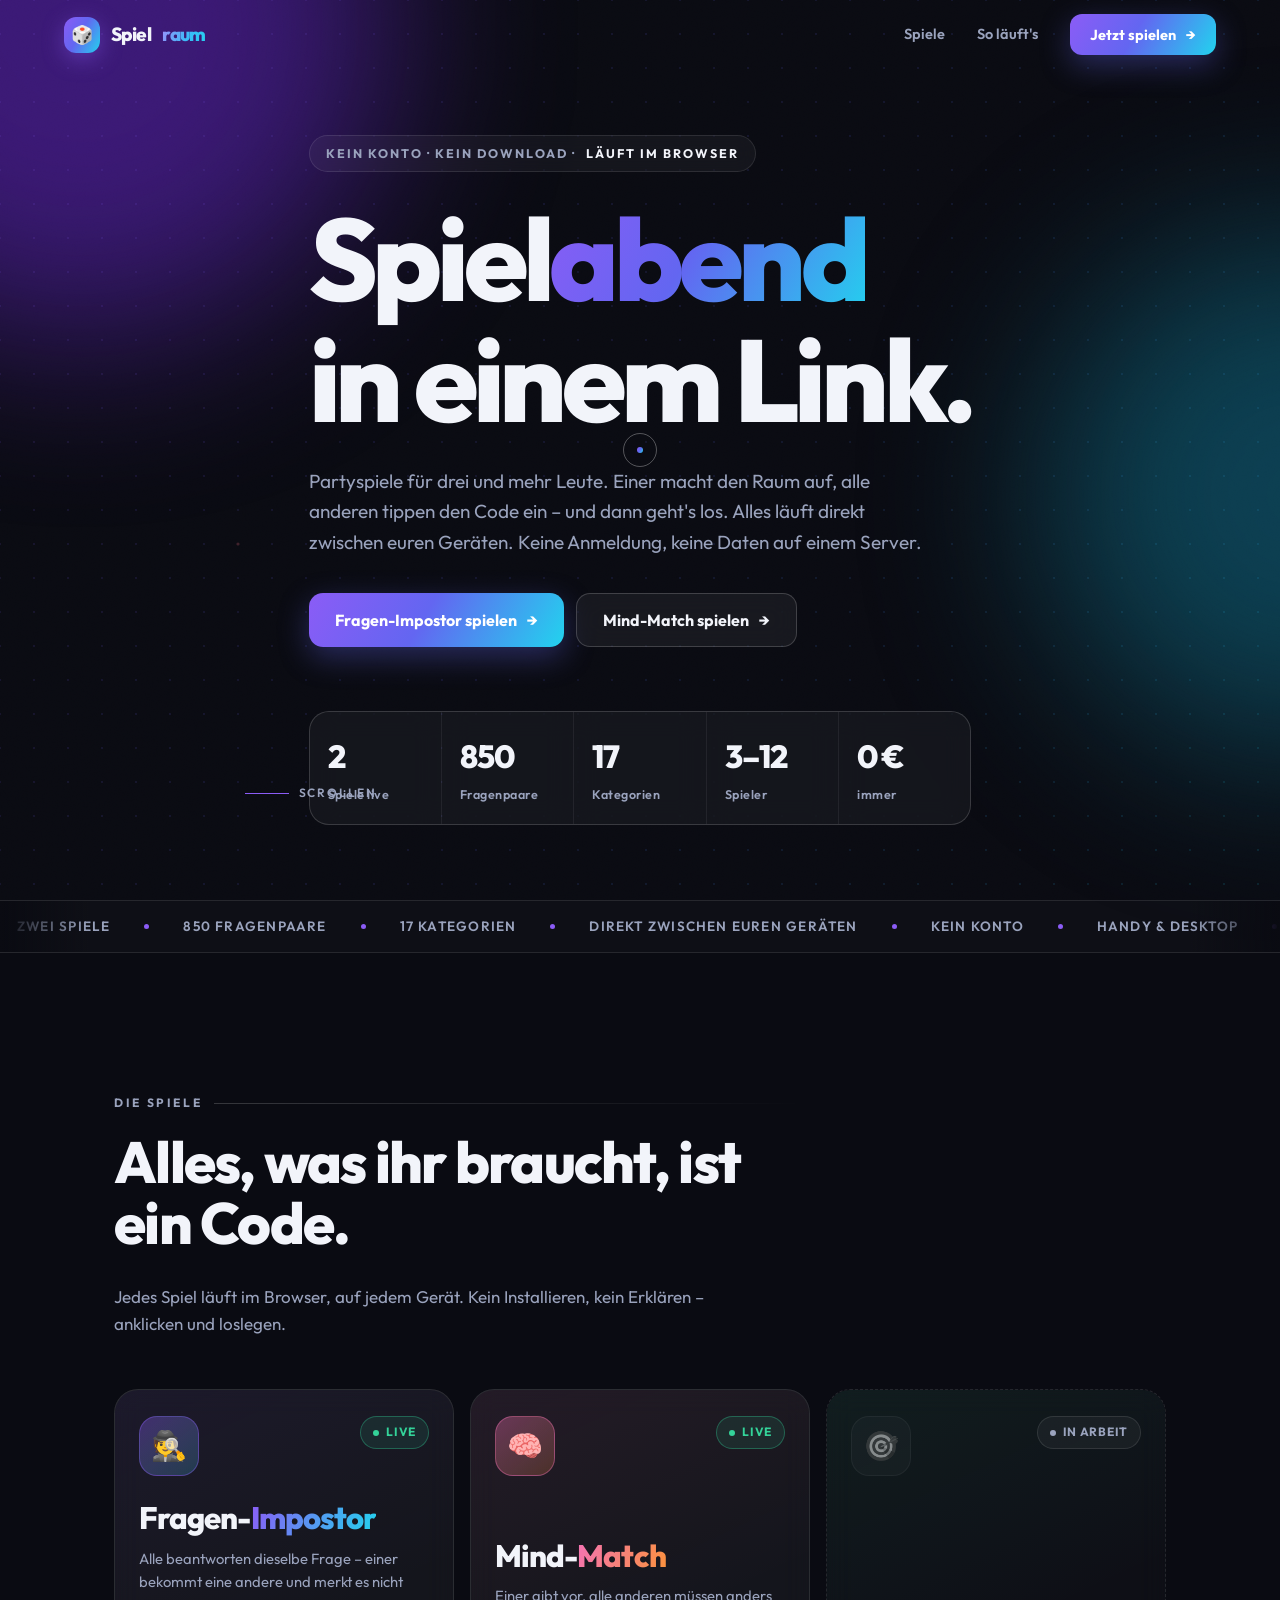
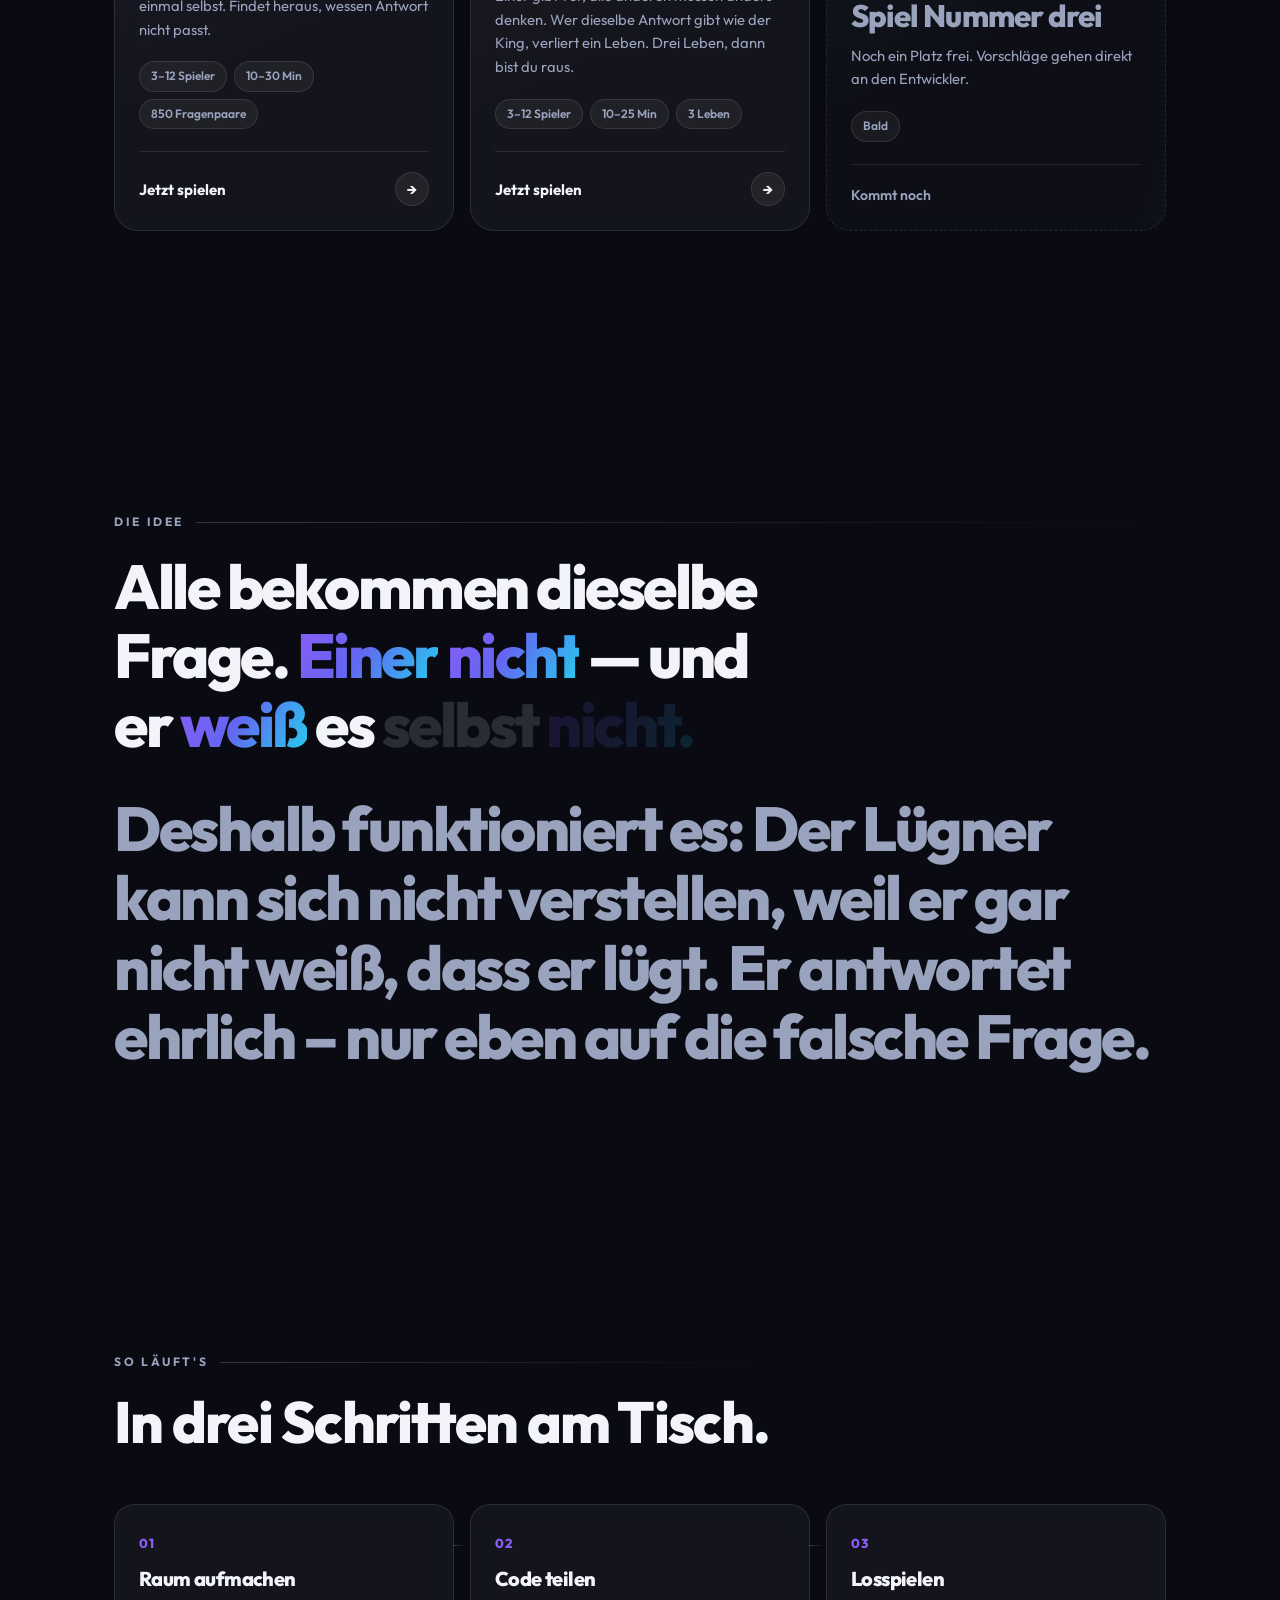
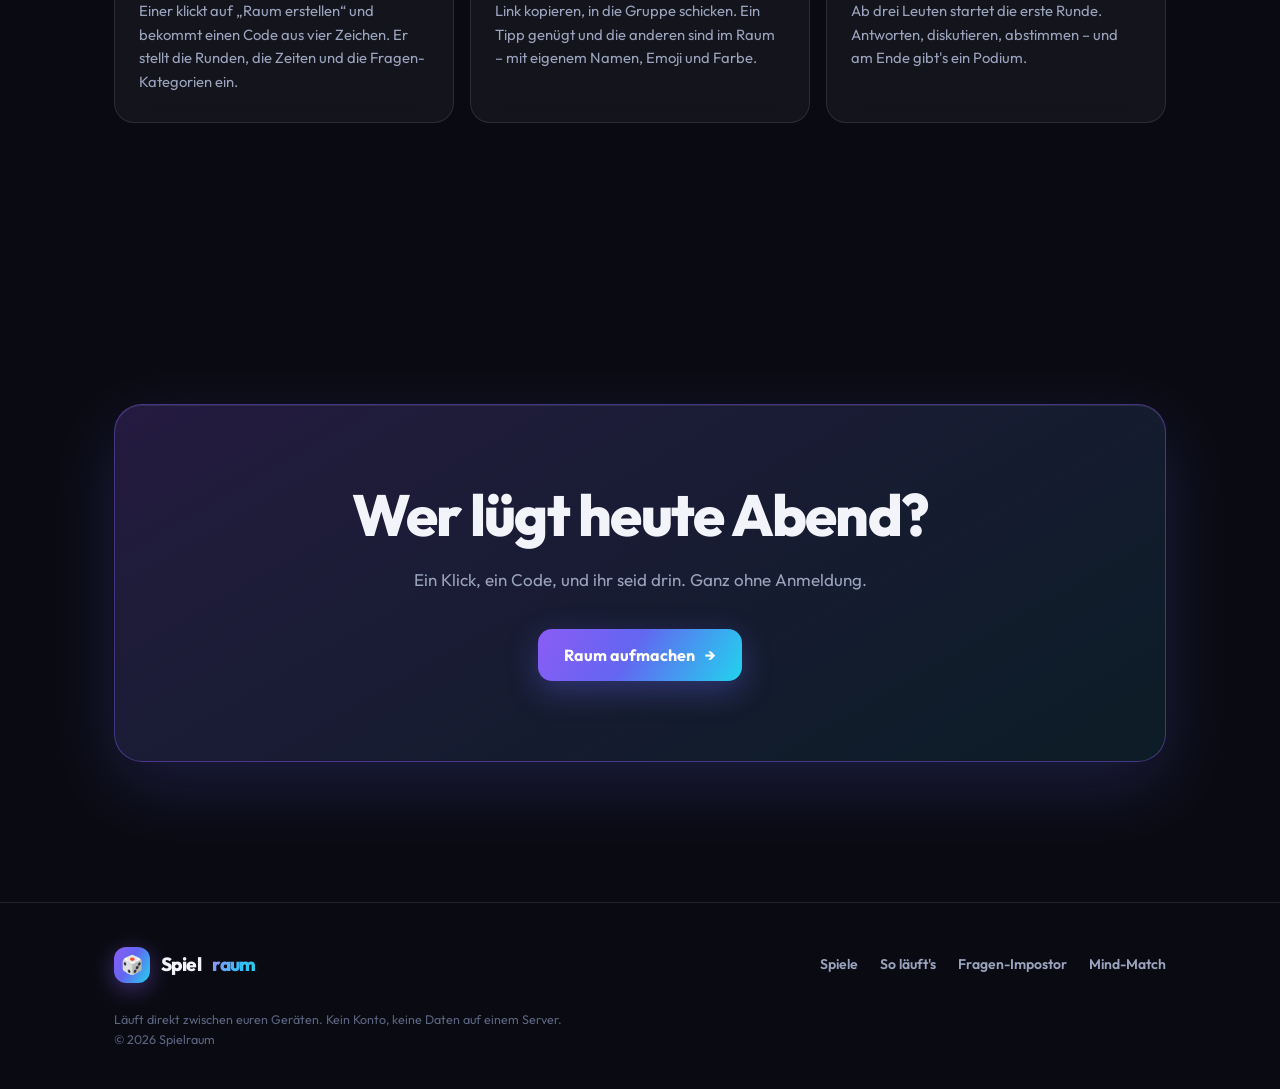
==== index.html @ ec78a160 "Spielraum: Hub mit Spielauswahl und Mind-Match Der Hub listet alle Spiele an einer Stelle. Neu dazu " ====
<!doctype html>
<html lang="de">
<head>
<meta charset="utf-8">
<meta name="viewport" content="width=device-width,initial-scale=1,viewport-fit=cover">
<title>Spielraum – Partyspiele für den Abend</title>
<meta name="description" content="Partyspiele für 3 und mehr Leute. Einer macht den Raum auf, alle anderen tippen den Code ein. Kein Konto, kein Download, keine Daten auf einem Server.">
<meta name="theme-color" content="#0a0b12">
<link rel="icon" href="data:image/svg+xml,<svg xmlns='http://www.w3.org/2000/svg' viewBox='0 0 100 100'><text y='.9em' font-size='90'>🎲</text></svg>">

<meta property="og:type" content="website">
<meta property="og:title" content="Spielraum – Partyspiele für den Abend">
<meta property="og:description" content="Ein Link, ein Code, los geht's. Kein Konto, kein Download.">

<link rel="preconnect" href="https://fonts.googleapis.com">
<link rel="preconnect" href="https://fonts.gstatic.com" crossorigin>
<link href="https://fonts.googleapis.com/css2?family=Outfit:wght@400;500;600;700;800&display=swap" rel="stylesheet">

<!-- Markiert die Seite als "mit Skript". Ohne Skript bleibt alles sichtbar –
     die Auftritte werden dann einfach uebersprungen. -->
<script>document.documentElement.className="js"</script>

<style>
/* ==========================================================================
   Spielraum – Startseite
   Die Gestaltung baut direkt auf dem Fragen-Impostor auf: gleiche Schrift,
   gleiche Grundfarbe, gleicher Verlauf, gleiche Glaskarten. Neu sind nur das
   Punkteraster im Hintergrund, der eigene Mauszeiger und die Scroll-Auftritte.
   ========================================================================== */

*{box-sizing:border-box;margin:0;padding:0;-webkit-tap-highlight-color:transparent}

:root{
  /* --- uebernommen aus dem Spiel, damit alles zusammenpasst --- */
  --bg:#0a0b12;
  --glass:rgba(255,255,255,.045);
  --glass2:rgba(255,255,255,.075);
  --line:rgba(255,255,255,.10);
  --line2:rgba(255,255,255,.18);
  --tx:#f2f4fa;
  --mut:#9aa3bd;
  --v:#8b5cf6; --c:#22d3ee; --p:#f472b6; --o:#fb923c;
  --ok:#34d399; --bad:#fb7185;
  --grad:linear-gradient(120deg,#8b5cf6,#6366f1 45%,#22d3ee);
  --r:20px;

  /* --- neu fuer die Startseite --- */
  --rand:clamp(18px,5vw,64px);   /* Seitenabstand, waechst mit dem Fenster */
  --max:1180px;
  --ease:cubic-bezier(.22,1,.36,1);
}

html{-webkit-text-size-adjust:100%;scroll-behavior:smooth}
@media (prefers-reduced-motion:reduce){html{scroll-behavior:auto}}

body{
  background:var(--bg);color:var(--tx);
  font:16px/1.55 "Outfit",system-ui,-apple-system,"Segoe UI",Roboto,sans-serif;
  -webkit-font-smoothing:antialiased;
  min-height:100dvh;overflow-x:hidden;position:relative;
}

/* Die beiden weichen Farbwolken – exakt wie im Spiel, damit man beim Wechsel
   auf die Spielseite keinen Bruch sieht. */
body::before,body::after{
  content:"";position:fixed;z-index:-3;border-radius:50%;filter:blur(90px);opacity:.5;pointer-events:none
}
body::before{width:70vw;height:70vw;max-width:620px;max-height:620px;background:#6d28d9;top:-22vw;left:-18vw;animation:drift1 26s ease-in-out infinite alternate}
body::after{width:60vw;height:60vw;max-width:520px;max-height:520px;background:#0e7490;top:26vh;right:-22vw;animation:drift2 31s ease-in-out infinite alternate}
@keyframes drift1{to{transform:translate(12vw,10vh) scale(1.15)}}
@keyframes drift2{to{transform:translate(-14vw,-12vh) scale(1.1)}}

/* Feines Korn ueber allem. Nimmt den Farbflaechen das Digitale. */
.korn{
  position:fixed;inset:0;z-index:-1;pointer-events:none;opacity:.035;mix-blend-mode:overlay;
  background:url("data:image/svg+xml,%3Csvg xmlns='http://www.w3.org/2000/svg'%3E%3Cfilter id='n'%3E%3CfeTurbulence type='fractalNoise' baseFrequency='.8' numOctaves='3' stitchTiles='stitch'/%3E%3C/filter%3E%3Crect width='100%25' height='100%25' filter='url(%23n)'/%3E%3C/svg%3E");
}

/* Das Punkteraster. Ein Punkt darin ist der Impostor – er sieht fast aus wie
   alle anderen. Wer ihn findet und anklickt, bekommt einen kleinen Gruss. */
#raster{position:fixed;inset:0;z-index:-2;width:100%;height:100%;display:block}

/* ---------------------------------------------------------------- Grundlagen */
.huelle{max-width:var(--max);margin:0 auto;padding:0 var(--rand)}

h1,h2,h3{letter-spacing:-.03em;line-height:1.04;font-weight:800}
em{font-style:normal;background:var(--grad);-webkit-background-clip:text;background-clip:text;color:transparent}

a{color:inherit;text-decoration:none}
:focus-visible{outline:2px solid var(--c);outline-offset:4px;border-radius:6px}

.skip{position:absolute;left:-9999px;top:0;z-index:200;background:var(--v);color:#fff;padding:12px 18px;border-radius:0 0 12px 0;font-weight:700}
.skip:focus{left:0}

/* Abschnittsmarke: "01 — Die Spiele" */
.marke{display:flex;align-items:center;gap:12px;font-size:12px;font-weight:700;letter-spacing:.22em;
  text-transform:uppercase;color:var(--mut);margin-bottom:20px}
.marke::after{content:"";flex:1;height:1px;background:linear-gradient(90deg,var(--line2),transparent)}
.marke b{color:var(--v);font-weight:800}

.satz{font-size:clamp(15px,1.4vw,17px);color:var(--mut);max-width:56ch;line-height:1.6}

/* ---------------------------------------------------------------- Knoepfe */
.btn{
  display:inline-flex;align-items:center;justify-content:center;gap:10px;
  border:0;border-radius:14px;padding:16px 26px;cursor:pointer;
  font:700 16px "Outfit",system-ui,sans-serif;color:#fff;background:var(--grad);
  box-shadow:0 10px 30px rgba(99,102,241,.34);
  transition:box-shadow .25s var(--ease),filter .2s;position:relative;overflow:hidden;
}
.btn:hover{filter:brightness(1.1);box-shadow:0 14px 40px rgba(99,102,241,.46)}
.btn.sec{background:rgba(255,255,255,.055);border:1px solid var(--line2);box-shadow:none;color:var(--tx);backdrop-filter:blur(12px)}
.btn.sec:hover{background:rgba(255,255,255,.1);box-shadow:none}
.btn .pfeil{transition:transform .3s var(--ease)}
.btn:hover .pfeil{transform:translateX(4px)}

/* Kleiner Statuspunkt, z.B. "Live" */
.pill{display:inline-flex;align-items:center;gap:7px;font-size:12px;font-weight:700;letter-spacing:.06em;
  text-transform:uppercase;padding:6px 12px;border-radius:99px;background:var(--glass);
  border:1px solid var(--line);color:var(--mut)}
.pill i{width:6px;height:6px;border-radius:50%;background:currentColor;display:block}
.pill.live{color:var(--ok);border-color:rgba(52,211,153,.34);background:rgba(52,211,153,.1)}
.pill.live i{background:var(--ok);box-shadow:0 0 0 0 rgba(52,211,153,.6);animation:puls 2s infinite}
@keyframes puls{70%{box-shadow:0 0 0 7px rgba(52,211,153,0)}100%{box-shadow:0 0 0 0 rgba(52,211,153,0)}}

/* ---------------------------------------------------------------- Kopfleiste */
.kopf{
  position:fixed;top:0;left:0;right:0;z-index:80;
  display:flex;align-items:center;gap:18px;
  padding:14px var(--rand);
  transition:transform .4s var(--ease),background .3s,border-color .3s,backdrop-filter .3s;
  border-bottom:1px solid transparent;
}
.kopf.fest{background:rgba(10,11,18,.72);backdrop-filter:blur(18px);-webkit-backdrop-filter:blur(18px);border-bottom-color:var(--line)}
.kopf.weg{transform:translateY(-110%)}

.logo{display:flex;align-items:center;gap:11px;margin-right:auto;font-size:19px;font-weight:800;letter-spacing:-.03em}
.zeichen{width:36px;height:36px;border-radius:12px;background:var(--grad);flex:none;
  display:grid;place-items:center;font-size:18px;box-shadow:0 6px 22px rgba(139,92,246,.42);
  transition:transform .5s var(--ease)}
.logo:hover .zeichen{transform:rotate(-8deg) scale(1.06)}
/* Der Verlauf muss auf kleiner Schrift heller sein, sonst sauft "raum" ab. */
.logo em{background:linear-gradient(115deg,#a78bfa,#38bdf8 60%,#22d3ee);
  -webkit-background-clip:text;background-clip:text}

.kopfnav{display:flex;align-items:center;gap:4px}
.kopfnav a{padding:9px 14px;border-radius:10px;font-size:14.5px;font-weight:600;color:var(--mut);transition:color .2s,background .2s}
.kopfnav a:hover{color:var(--tx);background:rgba(255,255,255,.06)}
.kopf .btn{padding:11px 20px;font-size:14.5px;border-radius:12px}
@media(max-width:760px){.kopfnav{display:none}}

/* Lesefortschritt als Haarlinie ganz oben */
.fortschritt{position:fixed;top:0;left:0;right:0;height:2px;z-index:90;transform-origin:0 50%;
  transform:scaleX(0);background:var(--grad)}

/* ---------------------------------------------------------------- Auftritt */
/* Alles mit .auf faehrt beim Scrollen einmal sanft herein. Ohne Skript greift
   die Regel nicht – dann steht der Text von Anfang an da. */
.js .auf{opacity:0;transform:translateY(22px);
  transition:opacity .8s var(--ease),transform .8s var(--ease);transition-delay:var(--d,0ms)}
.js .auf.da{opacity:1;transform:none}

/* Vorhang beim Laden – kurz, sonst nervt es. */
.vorhang{position:fixed;inset:0;z-index:150;background:var(--bg);display:grid;place-items:center;
  transition:opacity .5s ease .15s,visibility .5s ease .15s}
.vorhang.fort{opacity:0;visibility:hidden}
.vorhang .zeichen{width:52px;height:52px;font-size:25px;border-radius:16px;animation:atmen 1.6s ease-in-out infinite}
@keyframes atmen{50%{transform:scale(1.12);box-shadow:0 10px 40px rgba(139,92,246,.7)}}

/* ---------------------------------------------------------------- Bühne */
.buehne{
  min-height:100svh;display:flex;flex-direction:column;justify-content:center;
  padding:120px 0 60px;position:relative
}
.buehne .huelle{position:relative}   /* Bezug fuer den Scroll-Hinweis unten links */
.kicker{display:inline-flex;align-items:center;gap:10px;align-self:flex-start;
  font-size:12.5px;font-weight:700;letter-spacing:.16em;text-transform:uppercase;color:var(--mut);
  background:var(--glass);border:1px solid var(--line);border-radius:99px;padding:8px 16px;
  backdrop-filter:blur(10px);margin-bottom:26px}
.kicker b{color:var(--tx);font-weight:700}

.buehne h1{font-size:clamp(44px,9.2vw,116px);letter-spacing:-.045em}
.buehne h1 span{display:block}

.buehne .satz{margin-top:26px;font-size:clamp(16px,1.7vw,19px);max-width:52ch}

.tasten{display:flex;flex-wrap:wrap;gap:12px;margin-top:36px}

/* Zahlenreihe unter der Bühne */
.zahlen{display:grid;grid-template-columns:repeat(auto-fit,minmax(130px,1fr));gap:1px;
  margin-top:64px;background:var(--line);border:1px solid var(--line);border-radius:var(--r);overflow:hidden}
.zahlen div{background:rgba(10,11,18,.55);backdrop-filter:blur(12px);padding:20px 18px}
.zahlen b{display:block;font-size:clamp(24px,3vw,32px);font-weight:800;letter-spacing:-.03em}
.zahlen small{display:block;margin-top:3px;font-size:12.5px;font-weight:600;color:var(--mut);letter-spacing:.04em}

/* Hinweis zum Scrollen */
.runter{position:absolute;left:0;bottom:22px;display:flex;align-items:center;gap:10px;
  font-size:12px;font-weight:600;letter-spacing:.16em;text-transform:uppercase;color:var(--mut)}
.runter .linie{width:44px;height:1px;background:var(--line2);position:relative;overflow:hidden}
.runter .linie::after{content:"";position:absolute;inset:0;background:var(--v);animation:wisch 2.2s var(--ease) infinite}
@keyframes wisch{0%{transform:translateX(-100%)}60%,100%{transform:translateX(100%)}}
@media(max-width:760px){.runter{display:none}}

/* ---------------------------------------------------------------- Laufband */
.laufband{
  position:relative;display:flex;overflow:hidden;user-select:none;
  border-top:1px solid var(--line);border-bottom:1px solid var(--line);
  background:rgba(255,255,255,.02);padding:15px 0;margin:0
}
.laufband::before,.laufband::after{content:"";position:absolute;top:0;bottom:0;width:90px;z-index:2;pointer-events:none}
.laufband::before{left:0;background:linear-gradient(90deg,var(--bg),transparent)}
.laufband::after{right:0;background:linear-gradient(270deg,var(--bg),transparent)}
.laufband ul{display:flex;flex:none;gap:0;list-style:none;animation:band 34s linear infinite}
.laufband:hover ul{animation-play-state:paused}
.laufband li{display:flex;align-items:center;gap:34px;padding:0 17px;white-space:nowrap;
  font-size:13.5px;font-weight:600;letter-spacing:.09em;text-transform:uppercase;color:var(--mut)}
.laufband li::after{content:"";width:5px;height:5px;border-radius:50%;background:var(--v);flex:none}
@keyframes band{to{transform:translateX(-50%)}}

/* ---------------------------------------------------------------- Abschnitte */
section{padding:clamp(80px,11vw,150px) 0}
.titel{font-size:clamp(30px,5vw,58px);max-width:18ch}
.kopfzeile{display:flex;align-items:flex-end;justify-content:space-between;gap:30px;flex-wrap:wrap;margin-bottom:52px}

/* ---------------------------------------------------------------- Spielkarten */
.raster{display:grid;grid-template-columns:repeat(auto-fit,minmax(300px,1fr));gap:16px}

.spiel{
  position:relative;display:flex;flex-direction:column;
  border:1px solid var(--line);border-radius:24px;padding:26px 24px 24px;overflow:hidden;
  background:var(--glass);backdrop-filter:blur(14px);-webkit-backdrop-filter:blur(14px);
  transition:transform .45s var(--ease),border-color .35s,box-shadow .45s var(--ease);
  min-height:330px;isolation:isolate
}
/* Lichtschein, der dem Zeiger in der Karte folgt */
.spiel::before{
  content:"";position:absolute;inset:0;z-index:-1;opacity:0;transition:opacity .4s;
  background:radial-gradient(380px circle at var(--mx,50%) var(--my,50%),color-mix(in srgb,var(--a) 26%,transparent),transparent 62%)
}
/* Grundfarbe der Karte, ganz leicht */
.spiel::after{
  content:"";position:absolute;inset:0;z-index:-2;opacity:.5;transition:opacity .4s;
  background:linear-gradient(155deg,color-mix(in srgb,var(--a) 14%,transparent),transparent 55%)
}
.spiel:hover,.spiel:focus-visible{transform:translateY(-6px);border-color:color-mix(in srgb,var(--a) 55%,transparent);
  box-shadow:0 26px 60px rgba(0,0,0,.42),0 0 0 1px color-mix(in srgb,var(--a) 18%,transparent)}
.spiel:hover::before{opacity:1}
.spiel:hover::after{opacity:1}

.spiel .oben{display:flex;align-items:flex-start;justify-content:space-between;gap:14px;margin-bottom:auto}
.spielzeichen{width:60px;height:60px;border-radius:18px;flex:none;display:grid;place-items:center;font-size:29px;
  background:linear-gradient(140deg,color-mix(in srgb,var(--a) 34%,transparent),color-mix(in srgb,var(--b) 20%,transparent));
  border:1px solid color-mix(in srgb,var(--a) 40%,transparent);
  transition:transform .5s var(--ease)}
.spiel:hover .spielzeichen{transform:translateY(-3px) rotate(-7deg) scale(1.07)}

.spiel h3{font-size:clamp(24px,2.8vw,31px);margin-top:26px}
.spiel h3 em{background:linear-gradient(110deg,var(--a),var(--b));-webkit-background-clip:text;background-clip:text}
.spiel p{margin-top:12px;color:var(--mut);font-size:14.8px;line-height:1.6;max-width:40ch}

.wertliste{display:flex;flex-wrap:wrap;gap:7px;list-style:none;margin-top:20px}
.wertliste li{font-size:12px;font-weight:600;color:var(--mut);background:rgba(255,255,255,.05);
  border:1px solid var(--line);border-radius:99px;padding:5px 11px}

.los{display:flex;align-items:center;gap:9px;margin-top:22px;padding-top:20px;
  border-top:1px solid var(--line);font-weight:700;font-size:15px;color:var(--tx)}
.los .pfeil{margin-left:auto;width:34px;height:34px;border-radius:50%;display:grid;place-items:center;
  background:rgba(255,255,255,.06);border:1px solid var(--line);transition:.35s var(--ease)}
.spiel:hover .los .pfeil{background:linear-gradient(110deg,var(--a),var(--b));border-color:transparent;transform:translateX(4px)}

/* Karten fuer Spiele, die noch nicht fertig sind */
.spiel.bald{border-style:dashed;background:rgba(255,255,255,.02);cursor:default}
.spiel.bald:hover{transform:none;box-shadow:none;border-color:var(--line)}
.spiel.bald .spielzeichen{filter:grayscale(1);opacity:.5;background:rgba(255,255,255,.05);border-color:var(--line)}
.spiel.bald h3{color:var(--mut)}
.spiel.bald h3 em{background:none;-webkit-text-fill-color:currentColor;color:var(--mut)}
.spiel.bald .los{color:var(--mut);font-weight:600;font-size:14px}
/* Ein Lichtstreifen wandert langsam ueber die Platzhalter. */
.spiel.bald::before{content:"";inset:0;opacity:1;z-index:-1;
  background:linear-gradient(105deg,transparent 40%,rgba(255,255,255,.045) 50%,transparent 60%);
  background-size:280% 100%;animation:streif 4.5s var(--ease) infinite}
@keyframes streif{0%{background-position:130% 0}55%,100%{background-position:-130% 0}}

/* ---------------------------------------------------------------- Aussage */
.aussage{text-align:left}
.aussage p{font-size:clamp(28px,5.4vw,62px);font-weight:800;letter-spacing:-.04em;line-height:1.12;max-width:16ch}
.aussage .w{opacity:.14;transition:opacity .45s ease}
.aussage .w.hell{opacity:1}
.aussage .w.ton{background:var(--grad);-webkit-background-clip:text;background-clip:text;color:transparent}
.aussage .fuss{margin-top:34px;max-width:48ch}

/* ---------------------------------------------------------------- Ablauf */
.schritte{display:grid;grid-template-columns:repeat(auto-fit,minmax(255px,1fr));gap:16px;counter-reset:s}
.schritt{position:relative;padding:28px 24px;border-radius:var(--r);border:1px solid var(--line);
  background:var(--glass);backdrop-filter:blur(14px)}
.schritt .nr{font-size:13px;font-weight:800;letter-spacing:.1em;color:var(--v);margin-bottom:16px;display:block}
.schritt h3{font-size:20px;margin-bottom:9px}
.schritt p{color:var(--mut);font-size:14.8px;line-height:1.6}
/* Verbindungslinie zwischen den Schritten, nur auf breiten Bildschirmen */
@media(min-width:900px){
  .schritt:not(:last-child)::after{content:"";position:absolute;top:40px;right:-16px;width:16px;height:1px;
    background:linear-gradient(90deg,var(--line2),transparent)}
}

/* ---------------------------------------------------------------- Schluss */
.schluss{text-align:center;padding-bottom:clamp(80px,11vw,140px)}
.schlusskarte{border:1px solid rgba(139,92,246,.42);border-radius:28px;padding:clamp(44px,7vw,80px) 28px;
  background:linear-gradient(150deg,rgba(139,92,246,.2),rgba(34,211,238,.09));
  box-shadow:0 24px 70px rgba(99,102,241,.2),inset 0 1px 0 rgba(255,255,255,.08);position:relative;overflow:hidden}
.schlusskarte h2{font-size:clamp(30px,5.4vw,58px)}
.schlusskarte .satz{margin:20px auto 0;text-align:center}
.schlusskarte .tasten{justify-content:center}

/* ---------------------------------------------------------------- Fussleiste */
footer{border-top:1px solid var(--line);padding:44px 0 40px}
.fussgrid{display:flex;flex-wrap:wrap;gap:26px;align-items:center;justify-content:space-between}
.fusslinks{display:flex;flex-wrap:wrap;gap:22px}
.fusslinks a{font-size:14px;font-weight:600;color:var(--mut);transition:color .2s}
.fusslinks a:hover{color:var(--tx)}
.klein{color:#5b6480;font-size:12.5px;line-height:1.6;margin-top:26px}

/* ---------------------------------------------------------------- Mauszeiger */
/* Nur fuer echte Maeuse. Auf dem Handy bleibt alles wie gewohnt. */
.zeiger,.ring{position:fixed;top:0;left:0;z-index:120;pointer-events:none;border-radius:50%;
  transform:translate(-50%,-50%);opacity:0;transition:opacity .3s}
.zeiger{width:6px;height:6px;background:var(--grad)}
.ring{width:34px;height:34px;border:1px solid rgba(255,255,255,.3);
  transition:width .35s var(--ease),height .35s var(--ease),background .35s,border-color .35s,opacity .3s}
.ring span{position:absolute;inset:0;display:grid;place-items:center;font-size:11.5px;font-weight:800;
  letter-spacing:.1em;text-transform:uppercase;opacity:0;transition:opacity .25s;color:#fff}
body.maus .zeiger,body.maus .ring{opacity:1}
body.maus.zeigt-play .ring{width:86px;height:86px;background:rgba(139,92,246,.16);border-color:rgba(139,92,246,.75)}
body.maus.zeigt-play .ring span{opacity:1}
body.maus.zeigt-link .ring{width:52px;height:52px;background:rgba(255,255,255,.07)}
body.maus.druck .ring{width:26px;height:26px}
body.maus a,body.maus button,body.maus .spiel{cursor:none}
body.maus{cursor:none}

/* Der gefundene Impostor meldet sich kurz */
.gefunden{position:fixed;left:50%;bottom:34px;transform:translate(-50%,20px);z-index:130;
  padding:13px 22px;border-radius:99px;font-size:14.5px;font-weight:700;
  background:rgba(251,113,133,.16);border:1px solid rgba(251,113,133,.5);color:#fda4af;
  backdrop-filter:blur(14px);opacity:0;pointer-events:none;transition:.45s var(--ease)}
.gefunden.da{opacity:1;transform:translate(-50%,0)}

/* ---------------------------------------------------------------- Ruhe */
/* Wer Bewegung reduziert haben moechte, bekommt eine ruhige, vollstaendige Seite. */
@media (prefers-reduced-motion:reduce){
  body::before,body::after,.pill.live i,.laufband ul,.runter .linie::after,.spiel.bald::before,.vorhang .zeichen{animation:none}
  .auf{opacity:1;transform:none;transition:none}
  .aussage .w{opacity:1}
  .zeiger,.ring{display:none}
  body.maus{cursor:auto}
  *{transition-duration:.01ms !important}
}
</style>
</head>
<body>

<a class="skip" href="#inhalt">Zum Inhalt springen</a>

<!-- Hintergrund -->
<canvas id="raster" aria-hidden="true"></canvas>
<div class="korn" aria-hidden="true"></div>

<!-- Eigener Mauszeiger -->
<div class="zeiger" aria-hidden="true"></div>
<div class="ring" aria-hidden="true"><span>Spielen</span></div>

<div class="fortschritt" aria-hidden="true"></div>
<div class="vorhang" aria-hidden="true"><span class="zeichen">🎲</span></div>
<div class="gefunden" aria-hidden="true">🕵️ Gefunden. Genau so läuft das Spiel.</div>

<header class="kopf">
  <a class="logo" href="#" aria-label="Spielraum, zur Startseite">
    <span class="zeichen" aria-hidden="true">🎲</span>Spiel<em>raum</em>
  </a>
  <nav class="kopfnav" aria-label="Hauptmenü">
    <a href="#spiele">Spiele</a>
    <a href="#ablauf">So läuft's</a>
  </nav>
  <!-- HINWEIS: absolute Adresse, damit der Link auch beim lokalen Öffnen stimmt. -->
  <a class="btn" href="https://ahsumasearch-afk.github.io/impostor/" data-cursor="link" data-magnet>
    Jetzt spielen <span class="pfeil" aria-hidden="true">→</span>
  </a>
</header>

<main id="inhalt">

  <!-- ============================================================ Bühne -->
  <section class="buehne">
    <div class="huelle">
      <span class="kicker auf">Kein Konto · Kein Download · <b>Läuft im Browser</b></span>

      <h1 class="auf" style="--d:90ms">
        <span>Spiel<em>abend</em></span>
        <span>in einem Link.</span>
      </h1>

      <p class="satz auf" style="--d:180ms">
        Partyspiele für drei und mehr Leute. Einer macht den Raum auf, alle anderen
        tippen den Code ein – und dann geht's los. Alles läuft direkt zwischen euren
        Geräten. Keine Anmeldung, keine Daten auf einem Server.
      </p>

      <div class="tasten auf" style="--d:260ms">
        <a class="btn" href="https://ahsumasearch-afk.github.io/impostor/" data-cursor="play" data-magnet>
          Fragen-Impostor spielen <span class="pfeil" aria-hidden="true">→</span>
        </a>
        <a class="btn sec" href="./mind-match/" data-cursor="play" data-magnet>
          Mind-Match spielen <span class="pfeil" aria-hidden="true">→</span>
        </a>
      </div>

      <div class="zahlen auf" style="--d:340ms">
        <div><b>2</b><small>Spiele live</small></div>
        <div><b>850</b><small>Fragenpaare</small></div>
        <div><b>17</b><small>Kategorien</small></div>
        <div><b>3–12</b><small>Spieler</small></div>
        <div><b>0 €</b><small>immer</small></div>
      </div>

      <div class="runter" aria-hidden="true"><span class="linie"></span>Scrollen</div>
    </div>
  </section>

  <!-- ============================================================ Laufband -->
  <div class="laufband" aria-hidden="true">
    <ul>
      <li>Zwei Spiele</li><li>850 Fragenpaare</li><li>17 Kategorien</li><li>Direkt zwischen euren Geräten</li>
      <li>Kein Konto</li><li>Handy &amp; Desktop</li><li>Raum-Code mit vier Zeichen</li>
      <li>Chat inklusive</li><li>Bis zu 12 Leute</li>
      <li>Zwei Spiele</li><li>850 Fragenpaare</li><li>17 Kategorien</li><li>Direkt zwischen euren Geräten</li>
      <li>Kein Konto</li><li>Handy &amp; Desktop</li><li>Raum-Code mit vier Zeichen</li>
      <li>Chat inklusive</li><li>Bis zu 12 Leute</li>
    </ul>
  </div>

  <!-- ============================================================ Spiele -->
  <section id="spiele">
    <div class="huelle">
      <div class="kopfzeile">
        <div>
          <div class="marke auf">Die Spiele</div>
          <h2 class="titel auf" style="--d:70ms">Alles, was ihr braucht, ist ein Code.</h2>
        </div>
        <p class="satz auf" style="--d:140ms">
          Jedes Spiel läuft im Browser, auf jedem Gerät. Kein Installieren,
          kein Erklären – anklicken und loslegen.
        </p>
      </div>

      <div class="raster">

        <!-- ==============================================================
             NEUES SPIEL HINZUFÜGEN: diesen Block kopieren und vier Dinge
             ändern – href, das Emoji, den Titel/Text und die beiden Farben
             --a und --b. Sonst nichts.
             ============================================================== -->
        <a class="spiel auf" href="https://ahsumasearch-afk.github.io/impostor/"
           style="--a:#8b5cf6;--b:#22d3ee" data-cursor="play" data-licht data-magnet>
          <div class="oben">
            <span class="spielzeichen" aria-hidden="true">🕵️</span>
            <span class="pill live"><i></i>Live</span>
          </div>
          <h3>Fragen-<em>Impostor</em></h3>
          <p>
            Alle beantworten dieselbe Frage – einer bekommt eine andere und merkt es
            nicht einmal selbst. Findet heraus, wessen Antwort nicht passt.
          </p>
          <ul class="wertliste">
            <li>3–12 Spieler</li><li>10–30 Min</li><li>850 Fragenpaare</li>
          </ul>
          <span class="los">Jetzt spielen <span class="pfeil" aria-hidden="true">→</span></span>
        </a>

        <a class="spiel auf" href="./mind-match/"
           style="--d:90ms;--a:#f472b6;--b:#fb923c" data-cursor="play" data-licht data-magnet>
          <div class="oben">
            <span class="spielzeichen" aria-hidden="true">🧠</span>
            <span class="pill live"><i></i>Live</span>
          </div>
          <h3>Mind-<em>Match</em></h3>
          <p>
            Einer gibt vor, alle anderen müssen anders denken. Wer dieselbe Antwort
            gibt wie der King, verliert ein Leben. Drei Leben, dann bist du raus.
          </p>
          <ul class="wertliste">
            <li>3–12 Spieler</li><li>10–25 Min</li><li>3 Leben</li>
          </ul>
          <span class="los">Jetzt spielen <span class="pfeil" aria-hidden="true">→</span></span>
        </a>

        <div class="spiel bald auf" style="--d:180ms;--a:#34d399;--b:#22d3ee" aria-label="Spiel in Arbeit">
          <div class="oben">
            <span class="spielzeichen" aria-hidden="true">🎯</span>
            <span class="pill"><i></i>In Arbeit</span>
          </div>
          <h3>Spiel <em>Nummer drei</em></h3>
          <p>Noch ein Platz frei. Vorschläge gehen direkt an den Entwickler.</p>
          <ul class="wertliste"><li>Bald</li></ul>
          <span class="los">Kommt noch</span>
        </div>

      </div>
    </div>
  </section>

  <!-- ============================================================ Aussage -->
  <section class="aussage">
    <div class="huelle">
      <div class="marke auf">Die Idee</div>
      <p data-worte>Alle bekommen dieselbe Frage. Einer nicht — und er weiß es selbst nicht.</p>
      <p class="satz fuss auf">
        Deshalb funktioniert es: Der Lügner kann sich nicht verstellen, weil er gar nicht
        weiß, dass er lügt. Er antwortet ehrlich – nur eben auf die falsche Frage.
      </p>
    </div>
  </section>

  <!-- ============================================================ Ablauf -->
  <section id="ablauf">
    <div class="huelle">
      <div class="kopfzeile">
        <div>
          <div class="marke auf">So läuft's</div>
          <h2 class="titel auf" style="--d:70ms">In drei Schritten am Tisch.</h2>
        </div>
      </div>
      <div class="schritte">
        <div class="schritt auf">
          <span class="nr">01</span>
          <h3>Raum aufmachen</h3>
          <p>Einer klickt auf „Raum erstellen“ und bekommt einen Code aus vier Zeichen.
             Er stellt die Runden, die Zeiten und die Fragen-Kategorien ein.</p>
        </div>
        <div class="schritt auf" style="--d:90ms">
          <span class="nr">02</span>
          <h3>Code teilen</h3>
          <p>Link kopieren, in die Gruppe schicken. Ein Tipp genügt und die anderen
             sind im Raum – mit eigenem Namen, Emoji und Farbe.</p>
        </div>
        <div class="schritt auf" style="--d:180ms">
          <span class="nr">03</span>
          <h3>Losspielen</h3>
          <p>Ab drei Leuten startet die erste Runde. Antworten, diskutieren, abstimmen –
             und am Ende gibt's ein Podium.</p>
        </div>
      </div>
    </div>
  </section>

  <!-- ============================================================ Schluss -->
  <section class="schluss">
    <div class="huelle">
      <div class="schlusskarte auf">
        <h2>Wer lügt heute Abend?</h2>
        <p class="satz">Ein Klick, ein Code, und ihr seid drin. Ganz ohne Anmeldung.</p>
        <div class="tasten">
          <a class="btn" href="https://ahsumasearch-afk.github.io/impostor/" data-cursor="play" data-magnet>
            Raum aufmachen <span class="pfeil" aria-hidden="true">→</span>
          </a>
        </div>
      </div>
    </div>
  </section>

</main>

<footer>
  <div class="huelle">
    <div class="fussgrid">
      <a class="logo" href="#"><span class="zeichen" aria-hidden="true">🎲</span>Spiel<em>raum</em></a>
      <nav class="fusslinks" aria-label="Fußzeile">
        <a href="#spiele">Spiele</a>
        <a href="#ablauf">So läuft's</a>
        <a href="https://ahsumasearch-afk.github.io/impostor/" data-cursor="link">Fragen-Impostor</a>
        <a href="./mind-match/" data-cursor="link">Mind-Match</a>
      </nav>
    </div>
    <p class="klein">
      Läuft direkt zwischen euren Geräten. Kein Konto, keine Daten auf einem Server.<br>
      © <span id="jahr">2026</span> Spielraum
    </p>
  </div>
</footer>

<script>
/* ==========================================================================
   Alles hier ist freiwillig: Faellt das Skript aus, bleibt die Seite lesbar
   und alle Links funktionieren. Es kommt nur Bewegung dazu.
   ========================================================================== */
(function(){
"use strict";

const ruhig = matchMedia("(prefers-reduced-motion: reduce)").matches;
const feineMaus = matchMedia("(pointer: fine)").matches;
const $  = (s,w)=> (w||document).querySelector(s);
const $$ = (s,w)=> Array.prototype.slice.call((w||document).querySelectorAll(s));
const spanne = (v,a,b)=> v<a?a:v>b?b:v;

$("#jahr").textContent = new Date().getFullYear();

/* ---------------------------------------------------------------- Vorhang */
window.addEventListener("load", ()=>{
  setTimeout(()=> $(".vorhang").classList.add("fort"), ruhig?0:420);
});

/* ---------------------------------------------------------------- Auftritte */
/* Jedes Element mit .auf faehrt einmal herein, sobald es sichtbar wird. */
if(ruhig || !("IntersectionObserver" in window)){
  $$(".auf").forEach(n=>n.classList.add("da"));
}else{
  const beobachter = new IntersectionObserver((eintraege)=>{
    eintraege.forEach(e=>{
      if(e.isIntersecting){ e.target.classList.add("da"); beobachter.unobserve(e.target); }
    });
  },{rootMargin:"0px 0px -8% 0px",threshold:.1});

  $$(".auf").forEach(n=>{
    /* Was beim Laden schon im Bild steht, faehrt sofort herein – sonst bliebe
       der obere Teil der Seite im ersten Moment leer. */
    if(n.getBoundingClientRect().top < innerHeight * .96) n.classList.add("da");
    else beobachter.observe(n);
  });
}

/* ---------------------------------------------------------------- Kopfleiste */
/* Beim Runterscrollen verschwindet sie, beim Hochscrollen ist sie wieder da. */
const kopf = $(".kopf"), balken = $(".fortschritt");
let letztesY = 0, scrollWartet = false;

function beimScrollen(){
  const y = window.scrollY;
  kopf.classList.toggle("fest", y > 20);
  kopf.classList.toggle("weg", y > 420 && y > letztesY);
  letztesY = y;

  const hoehe = document.documentElement.scrollHeight - window.innerHeight;
  balken.style.transform = "scaleX(" + (hoehe>0 ? spanne(y/hoehe,0,1) : 0) + ")";

  worteHervorheben();
  scrollWartet = false;
}
window.addEventListener("scroll", ()=>{
  if(!scrollWartet){ scrollWartet = true; requestAnimationFrame(beimScrollen); }
}, {passive:true});

/* ---------------------------------------------------------------- Aussage */
/* Der Satz hellt sich Wort fuer Wort auf, waehrend man daran vorbeiscrollt.
   Der Text steht vollstaendig im HTML – hier wird er nur in Woerter zerlegt. */
const satzEl = $("[data-worte]");
let woerter = [];
if(satzEl){
  const roh = satzEl.textContent.trim().split(/\s+/);
  satzEl.textContent = "";
  roh.forEach((w,i)=>{
    const s = document.createElement("span");
    s.className = "w" + (/^(Einer|nicht\.|nicht|weiß)$/.test(w) ? " ton" : "");
    s.textContent = w;
    satzEl.appendChild(s);
    if(i < roh.length-1) satzEl.appendChild(document.createTextNode(" "));
    woerter.push(s);
  });
  if(ruhig) woerter.forEach(w=>w.classList.add("hell"));
}
function worteHervorheben(){
  if(!satzEl || ruhig || !woerter.length) return;
  const r = satzEl.getBoundingClientRect();
  const vh = window.innerHeight;
  /* 0 wenn der Satz noch unten steht, 1 wenn er die Mitte passiert hat */
  const p = spanne((vh*0.82 - r.top) / (vh*0.5), 0, 1);
  const bis = Math.round(p * woerter.length);
  woerter.forEach((w,i)=> w.classList.toggle("hell", i < bis));
}

/* ---------------------------------------------------------------- Karten */
/* Der Lichtschein in der Karte folgt dem Zeiger. */
$$("[data-licht]").forEach(karte=>{
  karte.addEventListener("pointermove", e=>{
    const r = karte.getBoundingClientRect();
    karte.style.setProperty("--mx", ((e.clientX-r.left)/r.width*100) + "%");
    karte.style.setProperty("--my", ((e.clientY-r.top)/r.height*100) + "%");
  });
});

/* ---------------------------------------------------------------- Zeiger */
/* Ein kleiner Punkt folgt sofort, ein Ring zieht traege hinterher. Ueber
   Spielkarten wird aus dem Ring eine Sprechblase mit "Spielen". */
if(feineMaus && !ruhig){
  document.body.classList.add("maus");
  const punkt = $(".zeiger"), ring = $(".ring");
  let zx=innerWidth/2, zy=innerHeight/2, px=zx, py=zy, rx=zx, ry=zy;

  addEventListener("pointermove", e=>{ zx=e.clientX; zy=e.clientY; }, {passive:true});
  addEventListener("pointerdown", ()=> document.body.classList.add("druck"));
  addEventListener("pointerup",   ()=> document.body.classList.remove("druck"));
  addEventListener("pointerleave",()=> document.body.classList.remove("maus"));
  addEventListener("pointerenter",()=> document.body.classList.add("maus"));

  (function laufen(){
    px += (zx-px)*.38; py += (zy-py)*.38;
    rx += (zx-rx)*.15;  ry += (zy-ry)*.15;
    punkt.style.transform = "translate("+px+"px,"+py+"px) translate(-50%,-50%)";
    ring.style.transform  = "translate("+rx+"px,"+ry+"px) translate(-50%,-50%)";
    requestAnimationFrame(laufen);
  })();

  $$("[data-cursor]").forEach(n=>{
    const art = n.getAttribute("data-cursor");
    n.addEventListener("pointerenter", ()=> document.body.classList.add("zeigt-"+art));
    n.addEventListener("pointerleave", ()=> document.body.classList.remove("zeigt-"+art));
  });

  /* Knoepfe und Karten ziehen den Zeiger ein Stueck an sich. */
  $$("[data-magnet]").forEach(n=>{
    n.style.transition = "transform .45s cubic-bezier(.22,1,.36,1)";
    n.addEventListener("pointermove", e=>{
      const r = n.getBoundingClientRect();
      const dx = e.clientX - (r.left + r.width/2);
      const dy = e.clientY - (r.top + r.height/2);
      n.style.transform = "translate("+(dx*.14)+"px,"+(dy*.22)+"px)";
    });
    n.addEventListener("pointerleave", ()=> n.style.transform = "");
  });
}

/* ---------------------------------------------------------------- Raster */
/* Ein ruhiges Punkteraster. Um den Zeiger herum leuchtet es auf, und eine
   langsame Welle laeuft schraeg durch – damit es auch ohne Maus lebt.
   Genau ein Punkt ist der Impostor: minimal anders, leicht zu uebersehen.

   Aufbau fuer die Leistung: Das schwache Grundraster wird einmal auf eine
   zweite Flaeche gezeichnet und danach nur noch als Bild kopiert. Pro Bild
   werden nur die wenigen hellen Punkte wirklich neu gezeichnet. */
(function(){
  const flaeche = $("#raster");
  if(!flaeche || !flaeche.getContext) return;
  const ctx = flaeche.getContext("2d");
  const grund = document.createElement("canvas");
  const gctx = grund.getContext("2d");

  const ABSTAND = 34;          // Gitterweite in Bildpunkten
  const RADIUS  = 190;         // Wirkungskreis des Zeigers
  const STOPS = [[139,92,246],[99,102,241],[34,211,238]];   // violett -> blau -> tuerkis

  let punkte=[], breite=0, hoehe=0, dpr=1, imp=null, laeuft=true;
  let zx=-9999, zy=-9999, gx=-9999, gy=-9999, t=0;

  function farbe(v){                    // v von 0 bis 1 entlang des Verlaufs
    const s = v*(STOPS.length-1), i = Math.min(STOPS.length-2, Math.floor(s)), f = s-i;
    const a = STOPS[i], b = STOPS[i+1];
    return [Math.round(a[0]+(b[0]-a[0])*f),
            Math.round(a[1]+(b[1]-a[1])*f),
            Math.round(a[2]+(b[2]-a[2])*f)];
  }

  function aufbauen(){
    breite = innerWidth; hoehe = innerHeight;
    dpr = Math.min(devicePixelRatio||1, 2);
    [flaeche,grund].forEach(cv=>{
      cv.width = breite*dpr; cv.height = hoehe*dpr;
      cv.style.width = breite+"px"; cv.style.height = hoehe+"px";
    });
    ctx.setTransform(dpr,0,0,dpr,0,0);
    gctx.setTransform(dpr,0,0,dpr,0,0);

    punkte = [];
    const spalten = Math.ceil(breite/ABSTAND)+1;
    const zeilen  = Math.ceil(hoehe/ABSTAND)+1;
    for(let sy=0; sy<zeilen; sy++){
      for(let sx=0; sx<spalten; sx++){
        const x = sx*ABSTAND, y = sy*ABSTAND;
        const v = spanne((x/breite*0.72 + y/hoehe*0.28), 0, 1);
        punkte.push({x:x, y:y, c:farbe(v)});
      }
    }
    /* Der Impostor sitzt irgendwo im mittleren Bereich – nicht am Rand. */
    const kandidaten = punkte.filter(p=> p.x>breite*.12 && p.x<breite*.88 && p.y>hoehe*.15 && p.y<hoehe*.85);
    imp = kandidaten.length ? kandidaten[(Math.random()*kandidaten.length)|0] : punkte[0];

    /* Grundraster einmal zeichnen */
    gctx.clearRect(0,0,breite,hoehe);
    punkte.forEach(p=>{
      if(p===imp) return;
      gctx.fillStyle = "rgba("+p.c[0]+","+p.c[1]+","+p.c[2]+",.15)";
      gctx.beginPath(); gctx.arc(p.x,p.y,1.1,0,6.2832); gctx.fill();
    });
  }

  function zeichnen(){
    if(!laeuft){ requestAnimationFrame(zeichnen); return; }
    t += 0.006;
    gx += (zx-gx)*.09; gy += (zy-gy)*.09;      // Zeiger traege nachziehen

    ctx.clearRect(0,0,breite,hoehe);
    ctx.drawImage(grund,0,0,breite,hoehe);

    /* Welle: eine schraege Linie, die langsam durchs Bild wandert. */
    const wellePos = ((t*0.16)%1.6 - 0.3) * (breite+hoehe);

    for(let i=0;i<punkte.length;i++){
      const p = punkte[i];
      if(p===imp) continue;

      let kraft = 0;

      const dx = p.x-gx, dy = p.y-gy;
      const d2 = dx*dx + dy*dy;
      if(d2 < RADIUS*RADIUS){
        const d = Math.sqrt(d2);
        kraft = 1 - d/RADIUS;
        kraft *= kraft;                        // weicher Rand
      }

      const dw = Math.abs((p.x+p.y) - wellePos);
      if(dw < 120) kraft = Math.max(kraft, (1-dw/120)*0.42);

      if(kraft < 0.02) continue;
      ctx.fillStyle = "rgba("+p.c[0]+","+p.c[1]+","+p.c[2]+","+(0.13+kraft*0.82)+")";
      ctx.beginPath(); ctx.arc(p.x,p.y,1.1+kraft*2.9,0,6.2832); ctx.fill();
    }

    /* Der Impostor: atmet ein bisschen, in einem anderen Ton. */
    if(imp){
      const a = 0.2 + Math.sin(t*1.9)*0.12;
      ctx.fillStyle = "rgba(251,113,133,"+a+")";
      ctx.beginPath(); ctx.arc(imp.x,imp.y,1.5+Math.sin(t*1.9)*0.5,0,6.2832); ctx.fill();
    }

    requestAnimationFrame(zeichnen);
  }

  /* Kleiner Fund: Wer den anderen Punkt anklickt, bekommt eine Rueckmeldung. */
  addEventListener("click", e=>{
    if(!imp) return;
    const dx = e.clientX-imp.x, dy = e.clientY-imp.y;
    if(dx*dx+dy*dy > 26*26) return;
    const m = $(".gefunden");
    m.classList.add("da");
    setTimeout(()=> m.classList.remove("da"), 2600);
    aufbauen();                                 // neuer Impostor, neue Runde
  });

  addEventListener("pointermove", e=>{ zx=e.clientX; zy=e.clientY; }, {passive:true});
  addEventListener("pointerleave", ()=>{ zx=-9999; zy=-9999; });
  document.addEventListener("visibilitychange", ()=> laeuft = !document.hidden);

  let warten;
  addEventListener("resize", ()=>{ clearTimeout(warten); warten = setTimeout(aufbauen, 180); });

  aufbauen();
  if(ruhig){
    /* Ruhemodus: einmal zeichnen, dann stillstehen. */
    ctx.drawImage(grund,0,0,breite,hoehe);
    if(imp){ ctx.fillStyle="rgba(251,113,133,.26)"; ctx.beginPath(); ctx.arc(imp.x,imp.y,1.6,0,6.2832); ctx.fill(); }
  }else{
    requestAnimationFrame(zeichnen);
  }
})();

})();
</script>
</body>
</html>
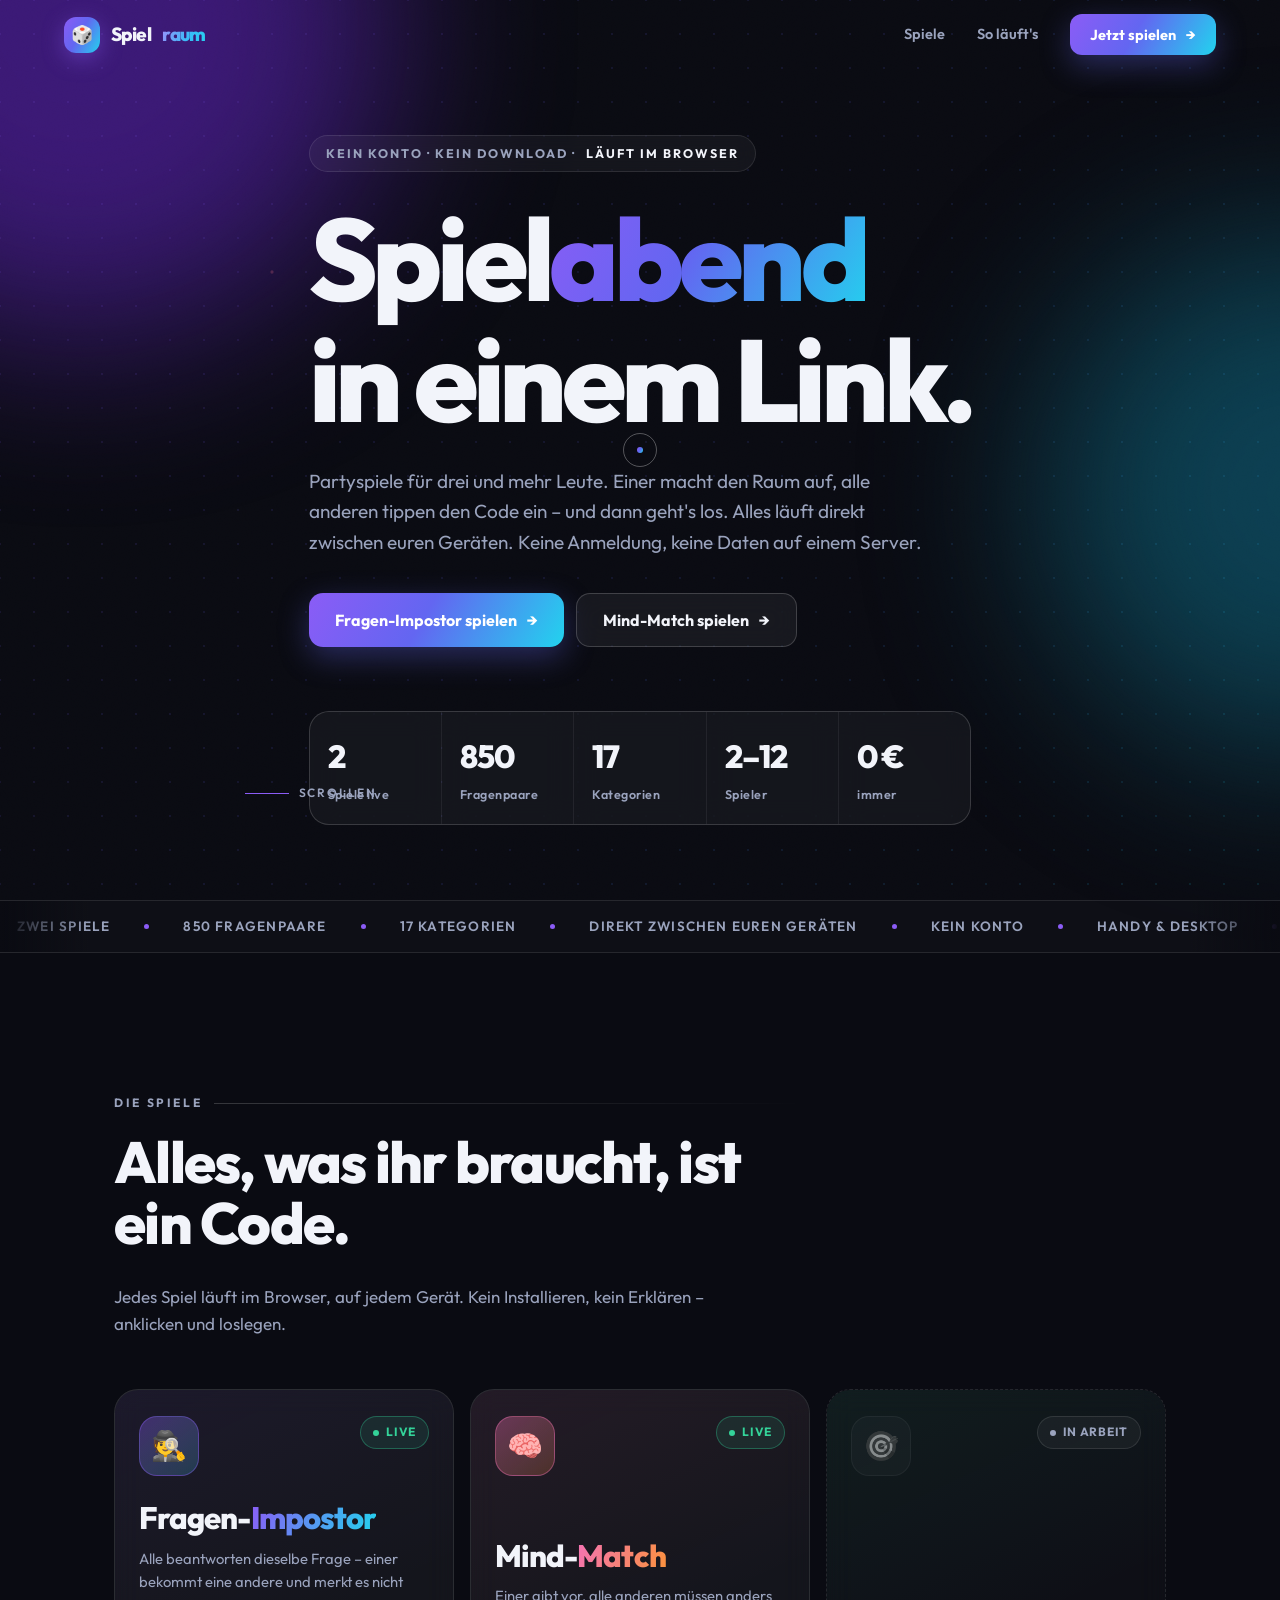
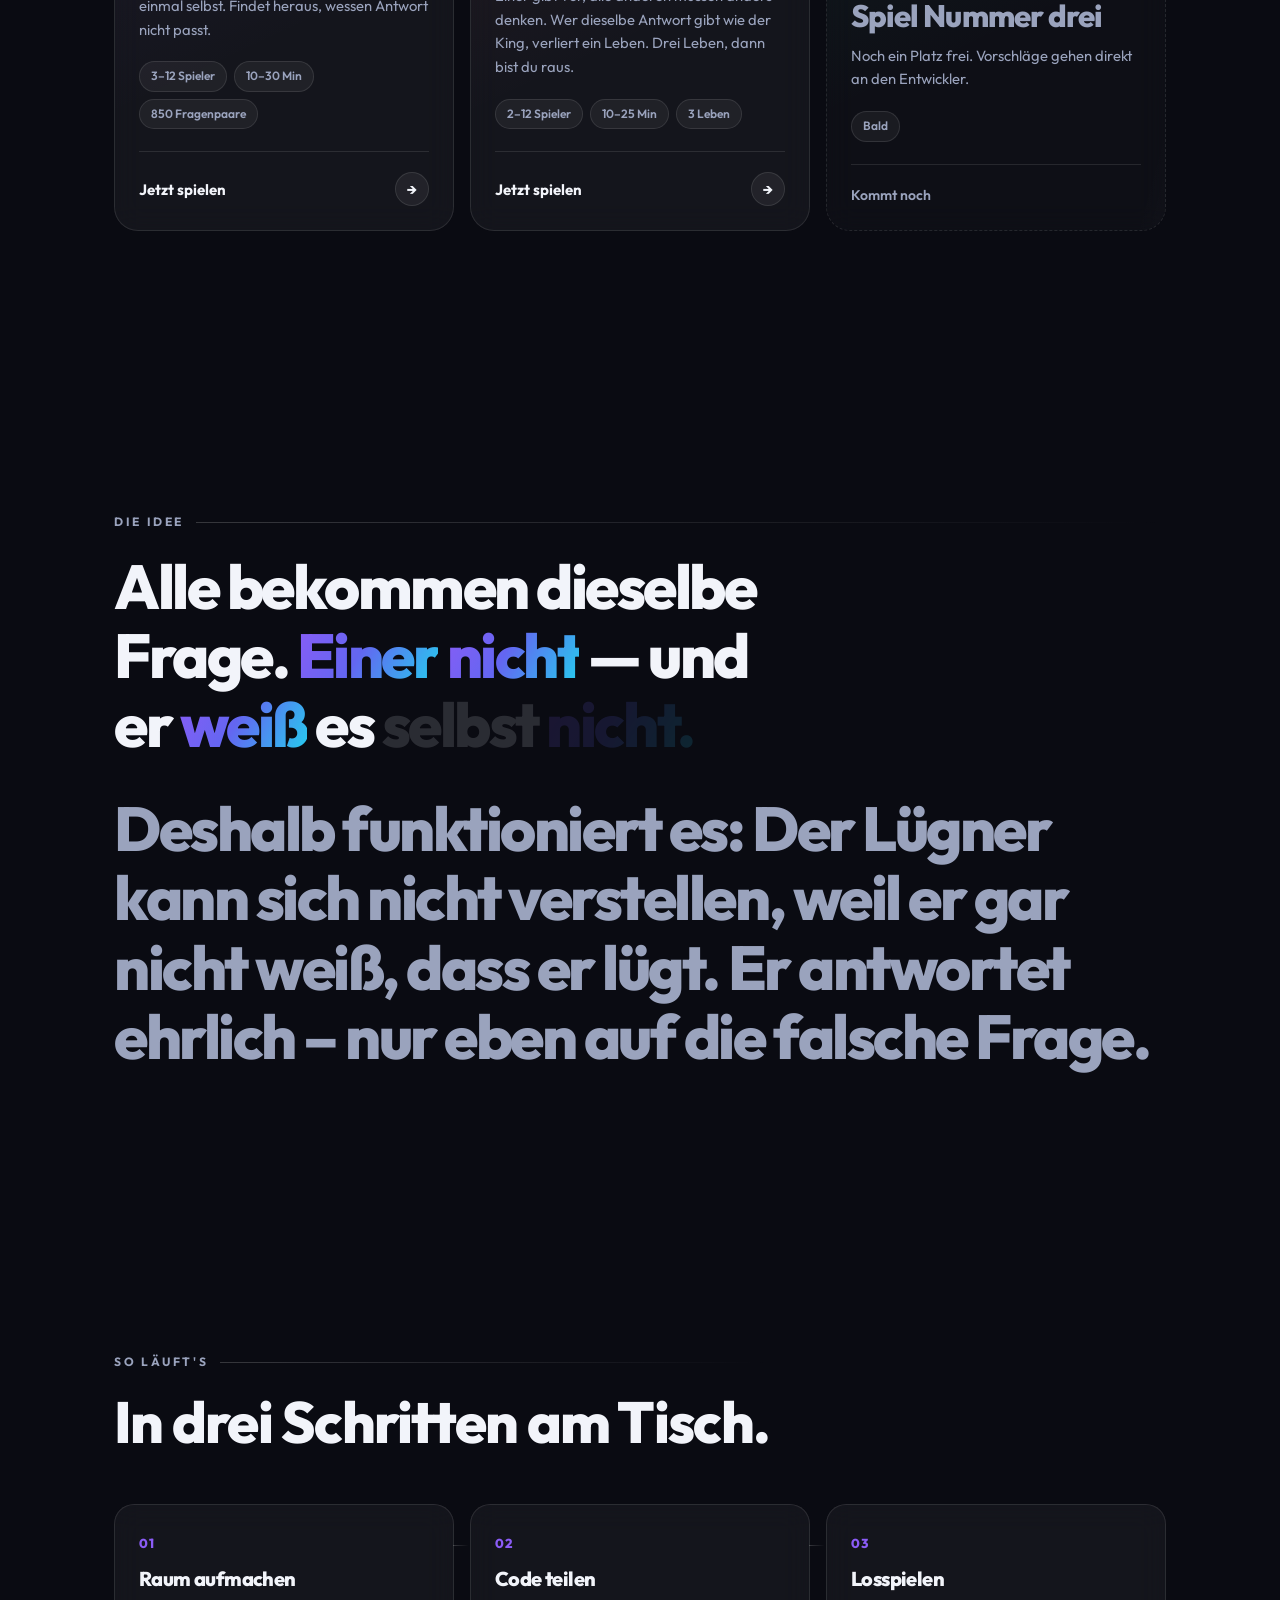
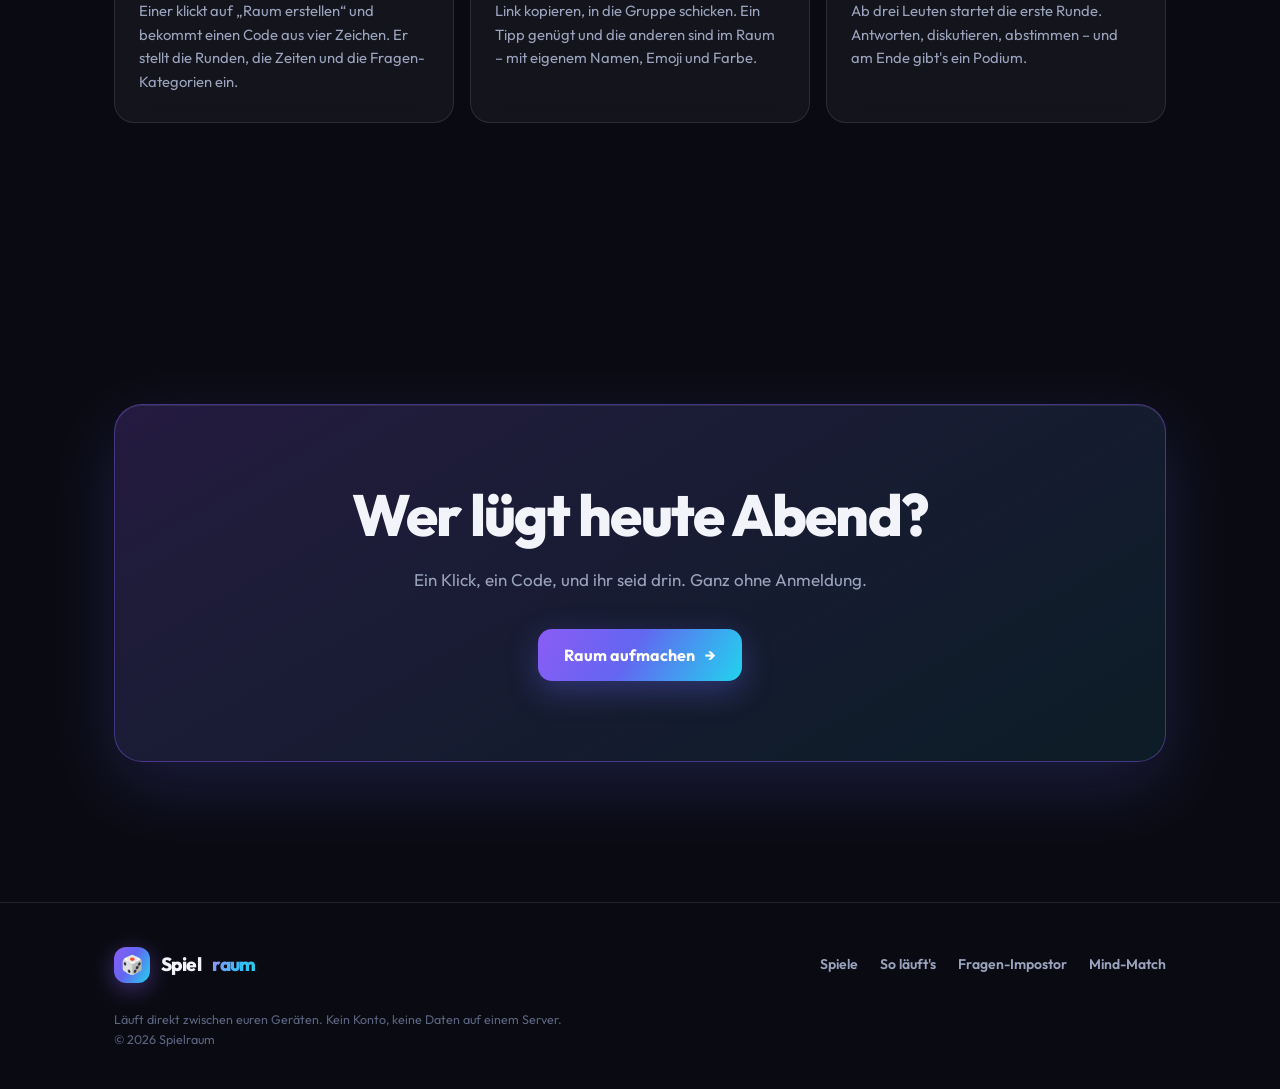
==== commit 7288b4d7: "Mind-Match: ab zwei Spielern, Zwickmuehlen am Rundenende, Raum-Fehler behoben Raum-Fehler: beim Verl" ====
--- a/index.html
+++ b/index.html
@@ -416,7 +416,7 @@
         <div><b>2</b><small>Spiele live</small></div>
         <div><b>850</b><small>Fragenpaare</small></div>
         <div><b>17</b><small>Kategorien</small></div>
-        <div><b>3–12</b><small>Spieler</small></div>
+        <div><b>2–12</b><small>Spieler</small></div>
         <div><b>0 €</b><small>immer</small></div>
       </div>
 
@@ -486,7 +486,7 @@
             gibt wie der King, verliert ein Leben. Drei Leben, dann bist du raus.
           </p>
           <ul class="wertliste">
-            <li>3–12 Spieler</li><li>10–25 Min</li><li>3 Leben</li>
+            <li>2–12 Spieler</li><li>10–25 Min</li><li>3 Leben</li>
           </ul>
           <span class="los">Jetzt spielen <span class="pfeil" aria-hidden="true">→</span></span>
         </a>
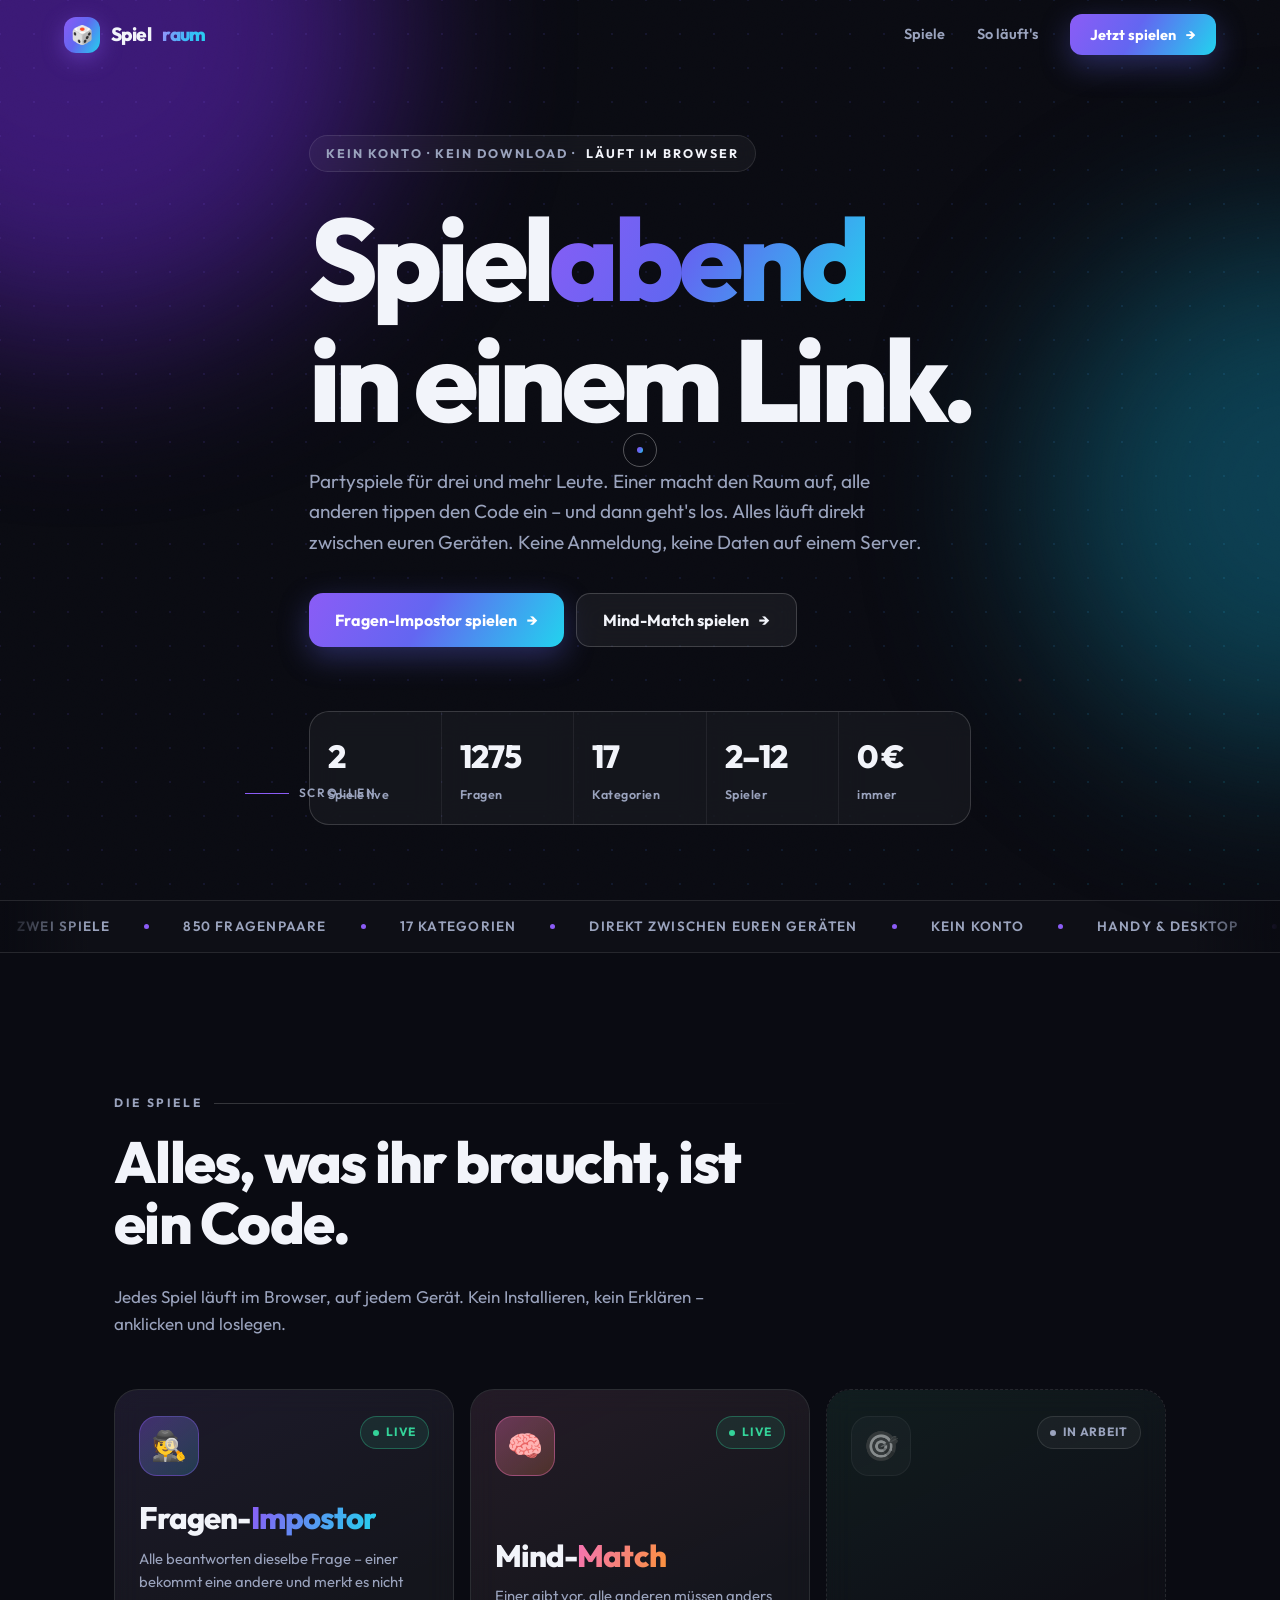
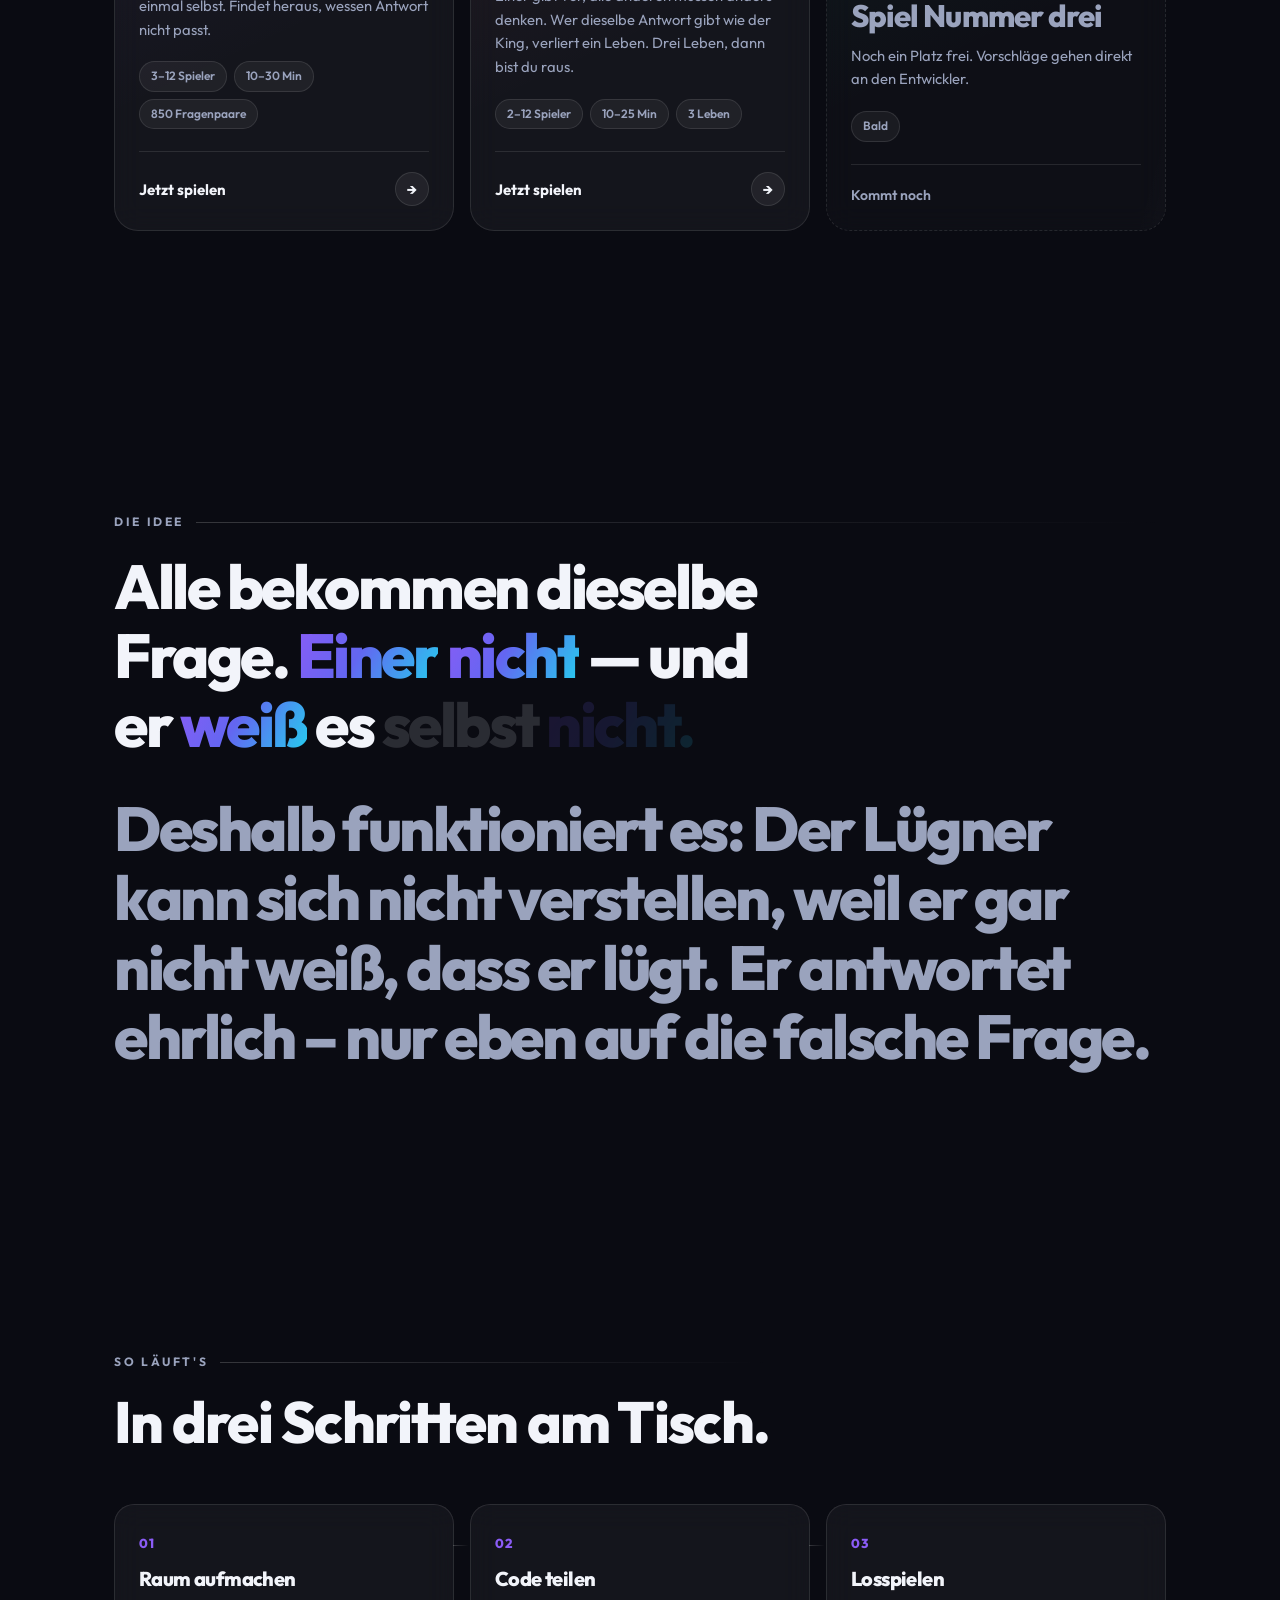
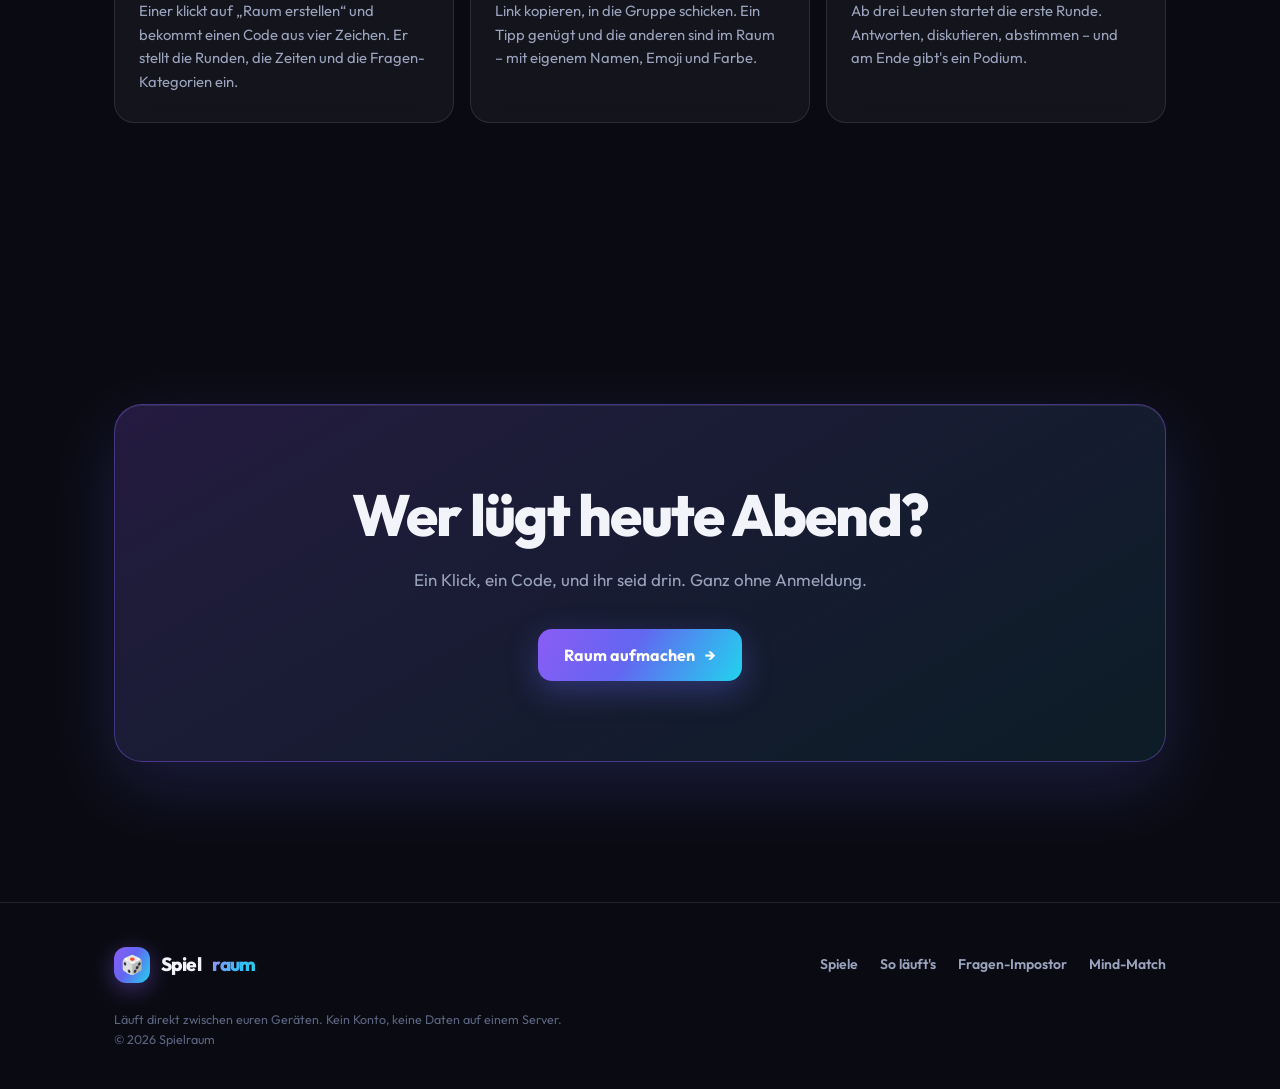
==== commit 4d0f2e20: "Fragen neu aufgebaut, Leerzeichen egal, King darf weiterschalten Fragen: kompletter Neuaufbau. Jede " ====
--- a/index.html
+++ b/index.html
@@ -414,7 +414,7 @@
 
       <div class="zahlen auf" style="--d:340ms">
         <div><b>2</b><small>Spiele live</small></div>
-        <div><b>850</b><small>Fragenpaare</small></div>
+        <div><b>1275</b><small>Fragen</small></div>
         <div><b>17</b><small>Kategorien</small></div>
         <div><b>2–12</b><small>Spieler</small></div>
         <div><b>0 €</b><small>immer</small></div>
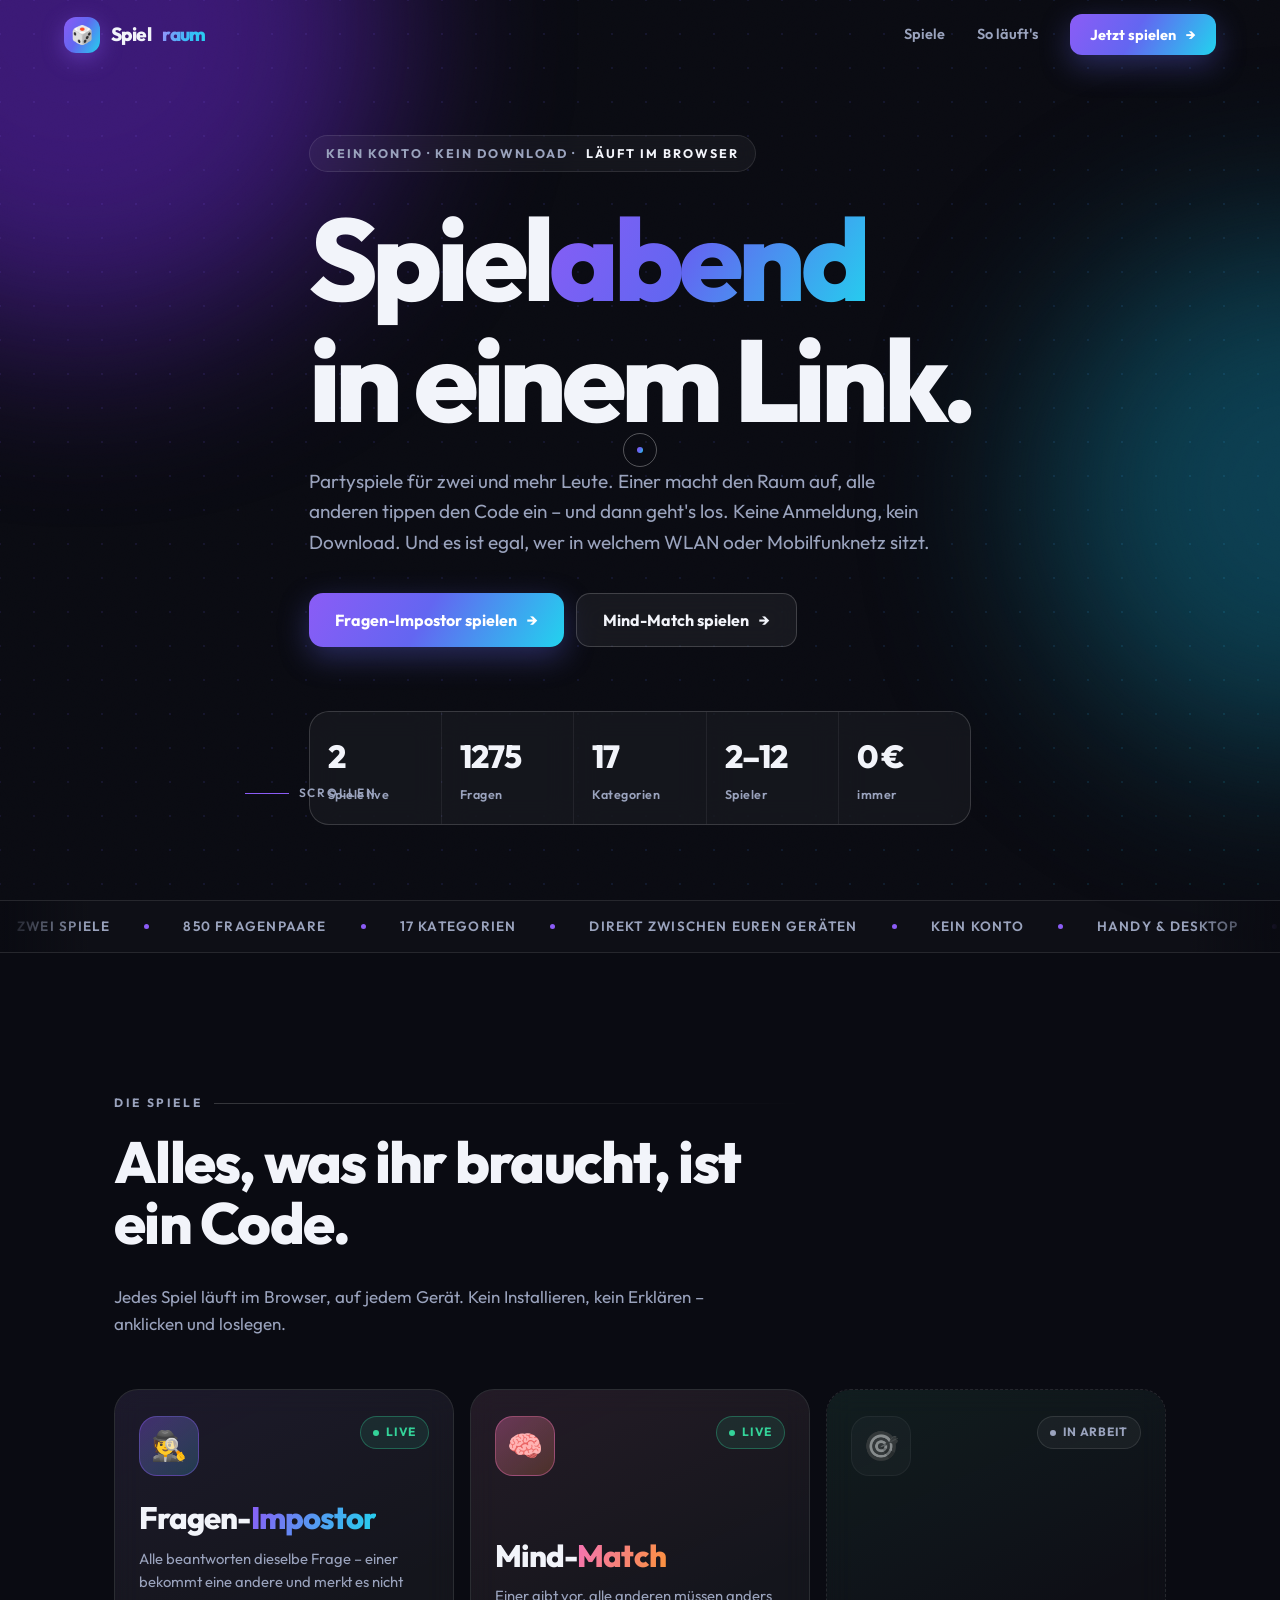
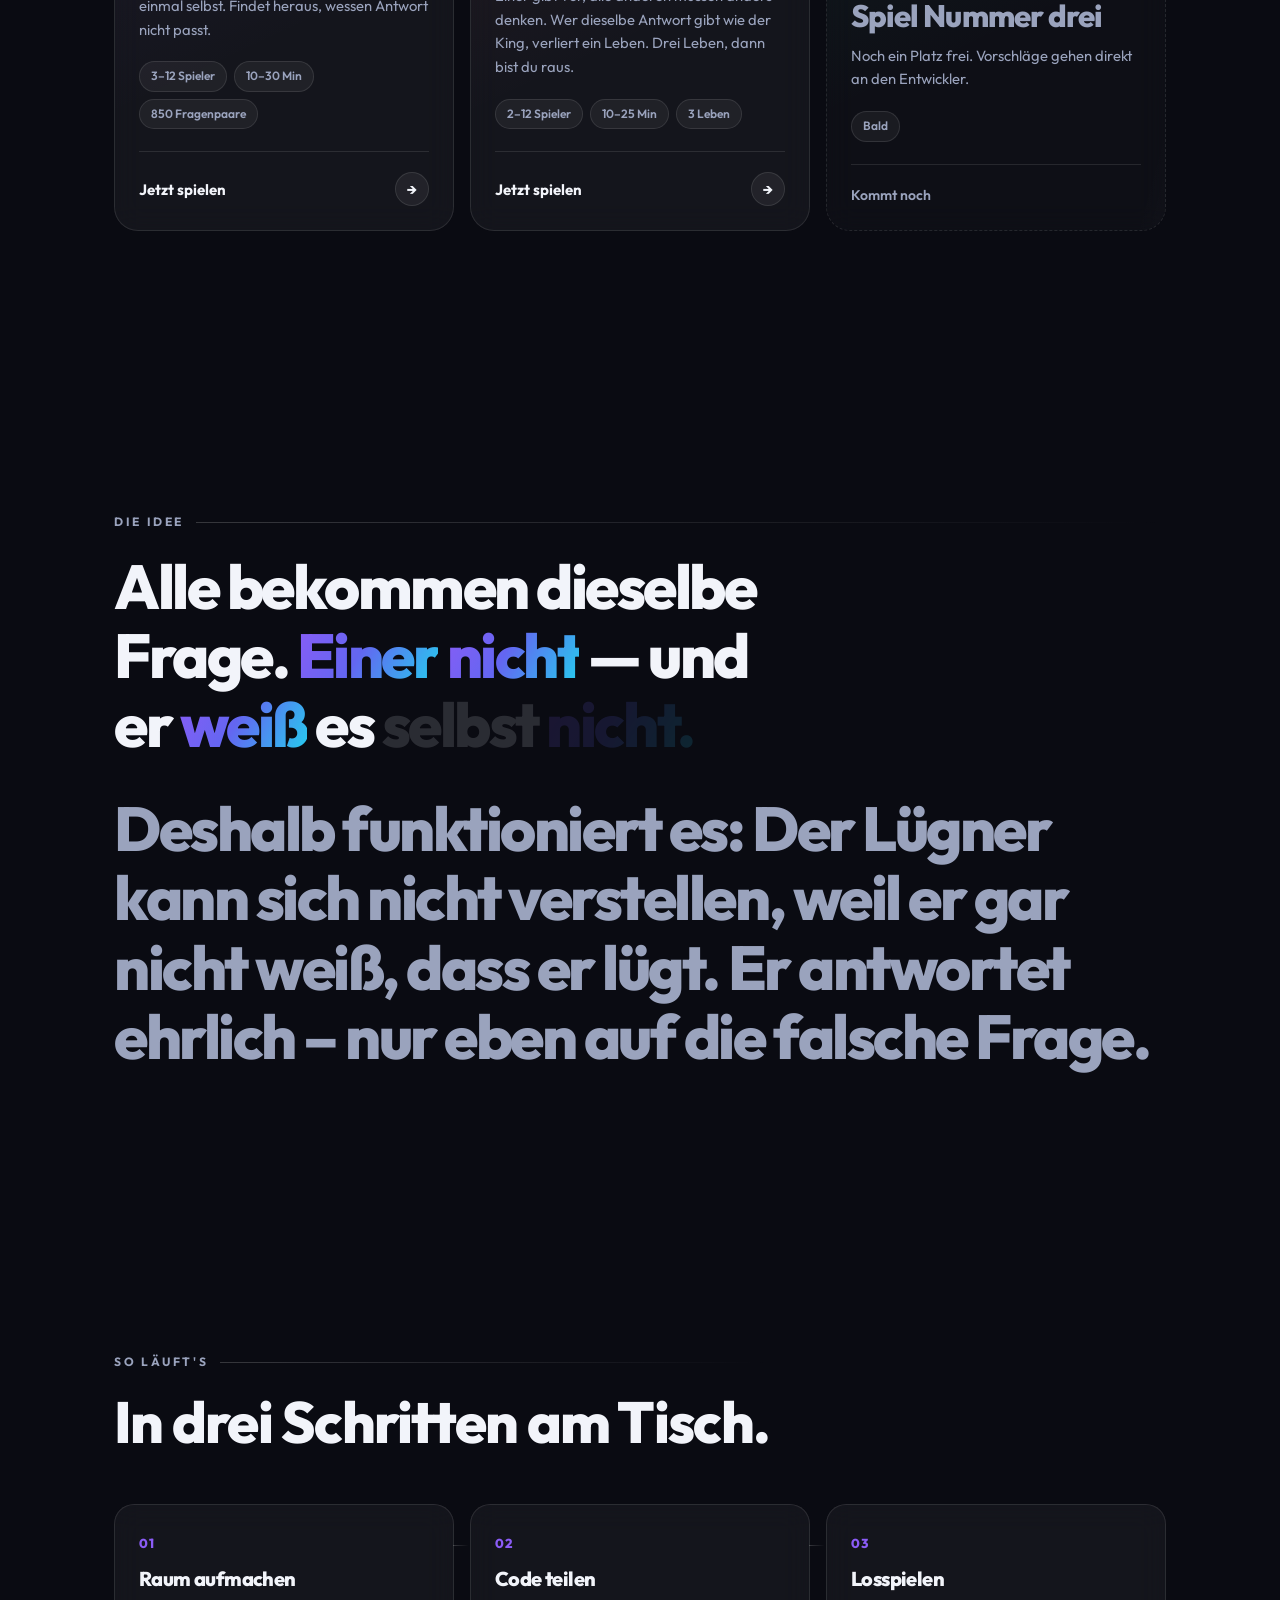
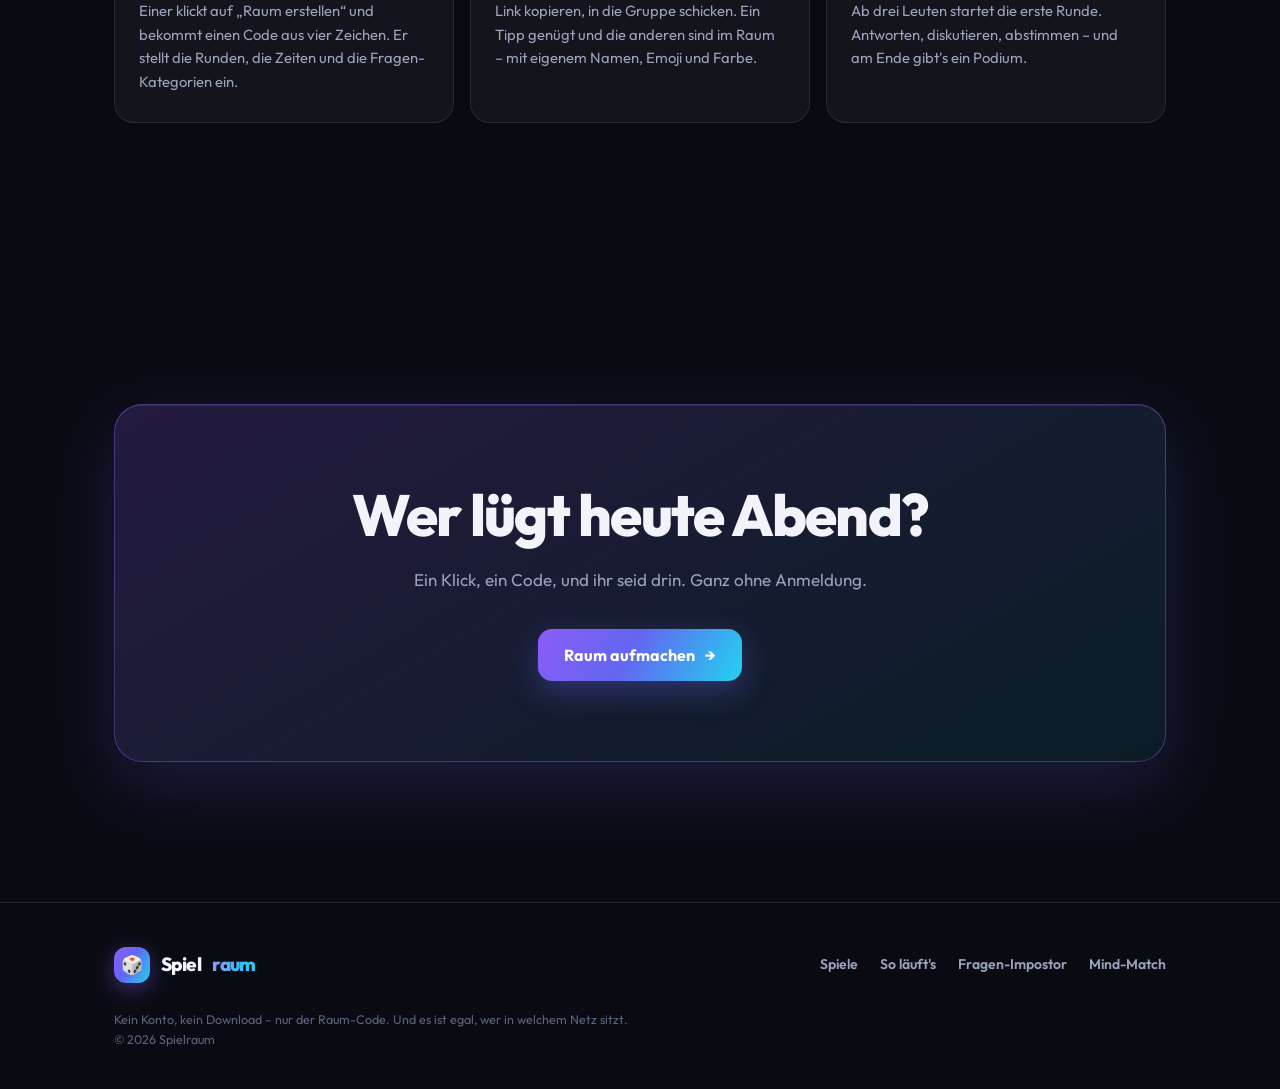
==== commit 26ce27e9: "Verbindung laeuft ueber ein Relay statt direkt zwischen den Geraeten Bisher sprachen die Geraete dir" ====
--- a/index.html
+++ b/index.html
@@ -4,7 +4,7 @@
 <meta charset="utf-8">
 <meta name="viewport" content="width=device-width,initial-scale=1,viewport-fit=cover">
 <title>Spielraum – Partyspiele für den Abend</title>
-<meta name="description" content="Partyspiele für 3 und mehr Leute. Einer macht den Raum auf, alle anderen tippen den Code ein. Kein Konto, kein Download, keine Daten auf einem Server.">
+<meta name="description" content="Partyspiele für 2 und mehr Leute. Einer macht den Raum auf, alle anderen tippen den Code ein. Kein Konto, kein Download – und es ist egal, wer in welchem Netz sitzt.">
 <meta name="theme-color" content="#0a0b12">
 <link rel="icon" href="data:image/svg+xml,<svg xmlns='http://www.w3.org/2000/svg' viewBox='0 0 100 100'><text y='.9em' font-size='90'>🎲</text></svg>">
 
@@ -398,9 +398,9 @@
       </h1>
 
       <p class="satz auf" style="--d:180ms">
-        Partyspiele für drei und mehr Leute. Einer macht den Raum auf, alle anderen
-        tippen den Code ein – und dann geht's los. Alles läuft direkt zwischen euren
-        Geräten. Keine Anmeldung, keine Daten auf einem Server.
+        Partyspiele für zwei und mehr Leute. Einer macht den Raum auf, alle anderen
+        tippen den Code ein – und dann geht's los. Keine Anmeldung, kein Download.
+        Und es ist egal, wer in welchem WLAN oder Mobilfunknetz sitzt.
       </p>
 
       <div class="tasten auf" style="--d:260ms">
@@ -579,7 +579,7 @@
       </nav>
     </div>
     <p class="klein">
-      Läuft direkt zwischen euren Geräten. Kein Konto, keine Daten auf einem Server.<br>
+      Kein Konto, kein Download – nur der Raum-Code. Und es ist egal, wer in welchem Netz sitzt.<br>
       © <span id="jahr">2026</span> Spielraum
     </p>
   </div>
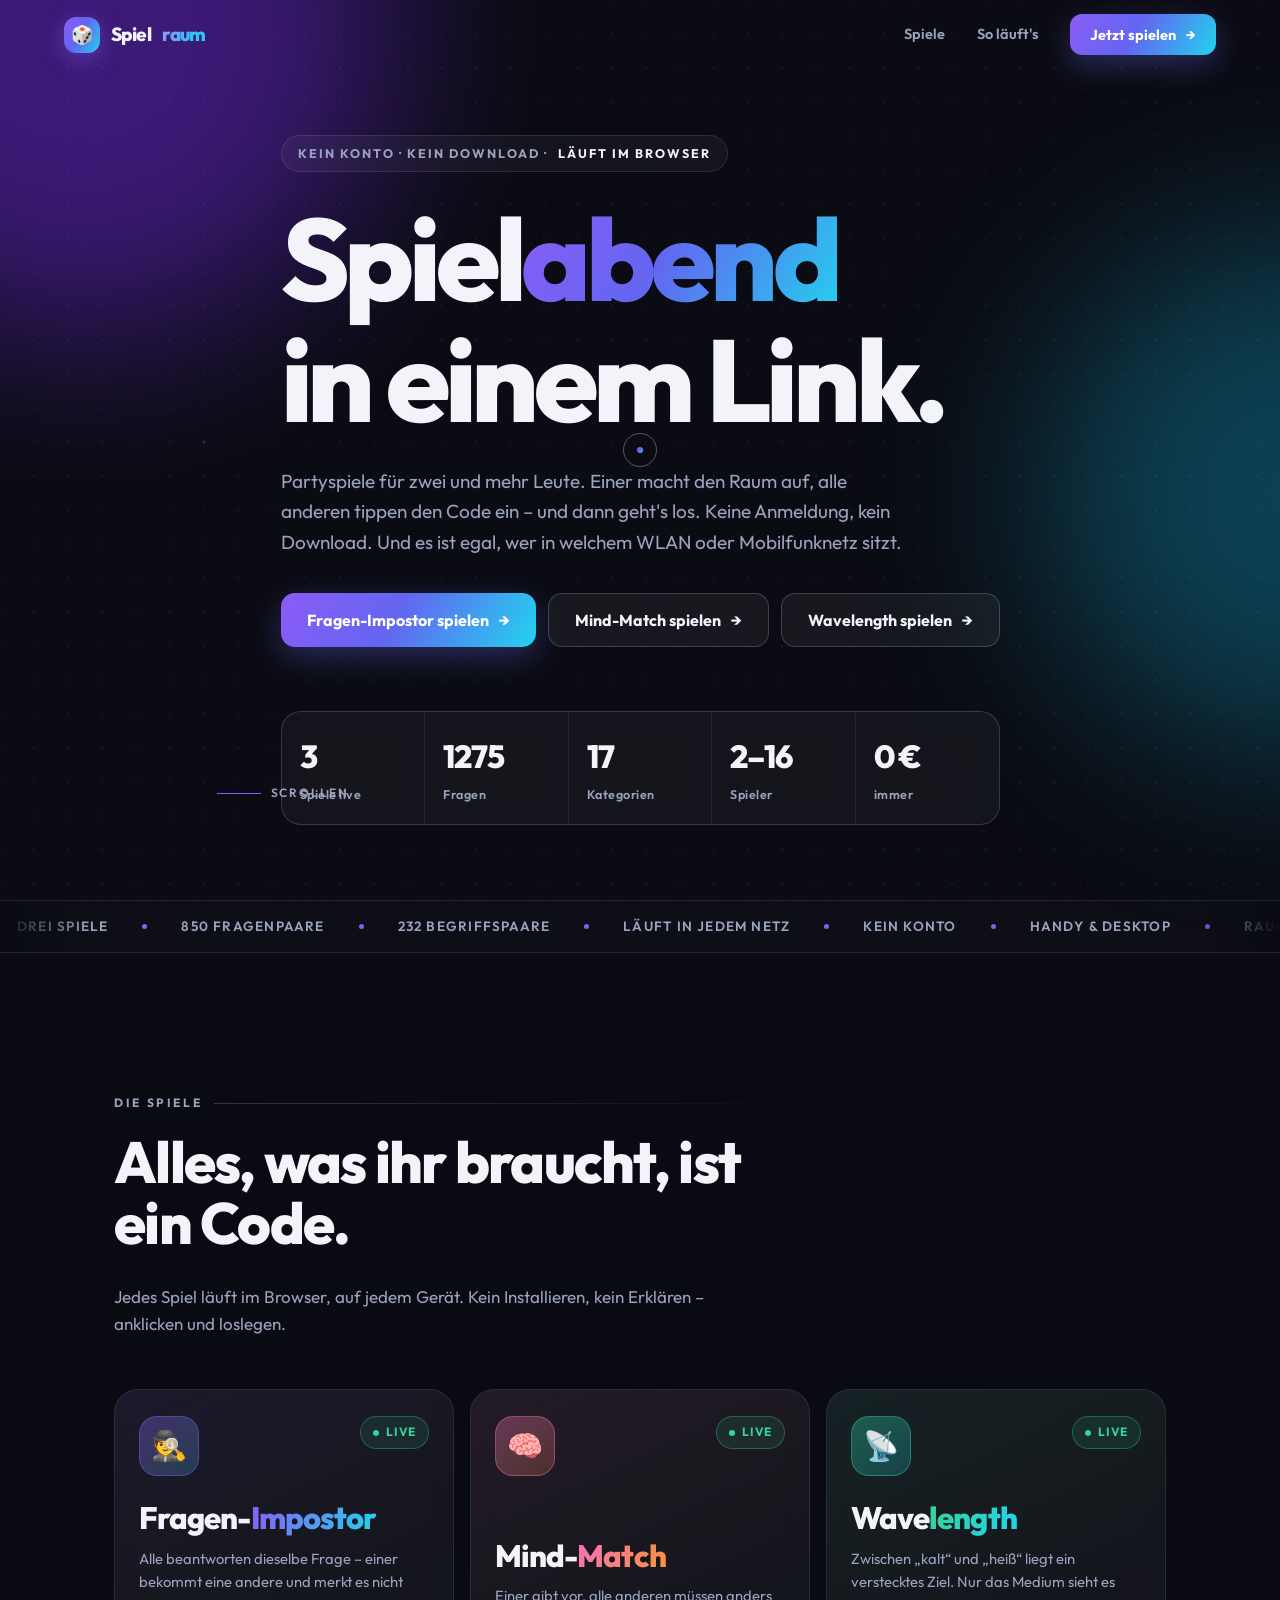
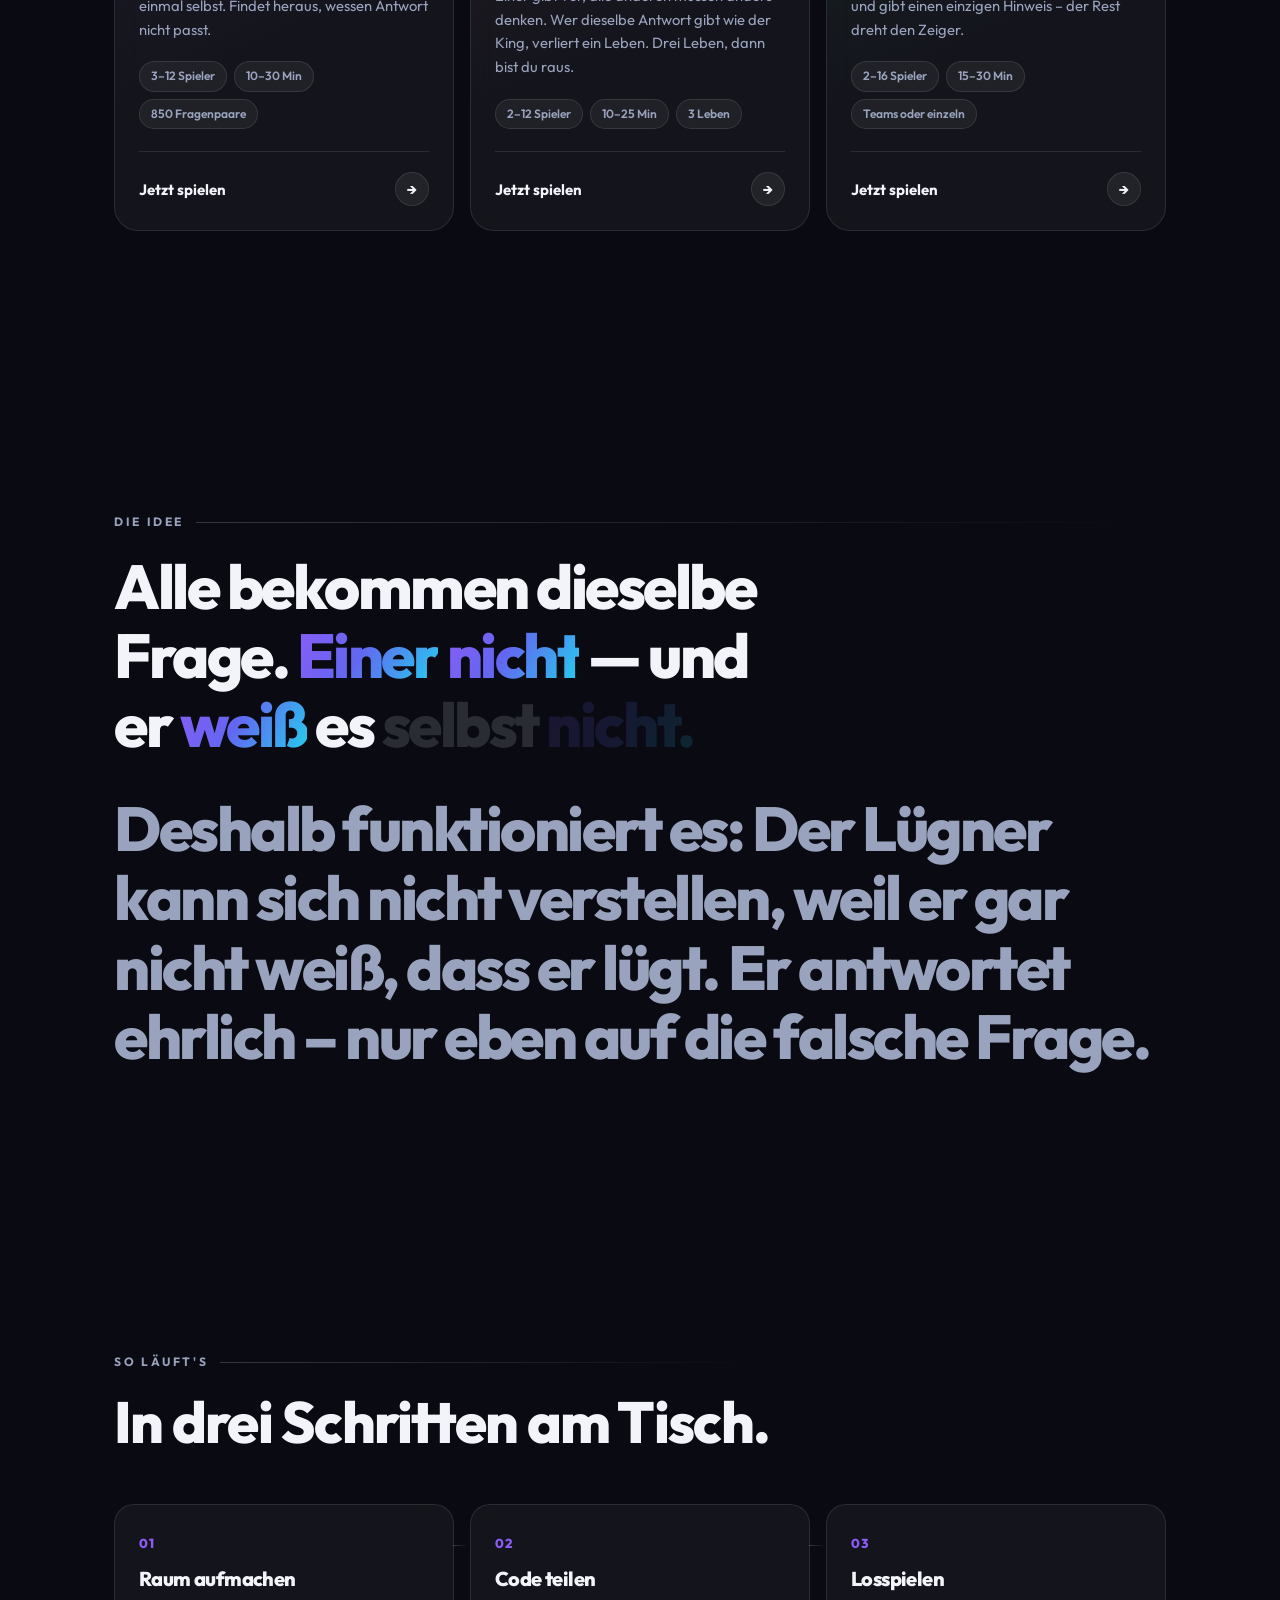
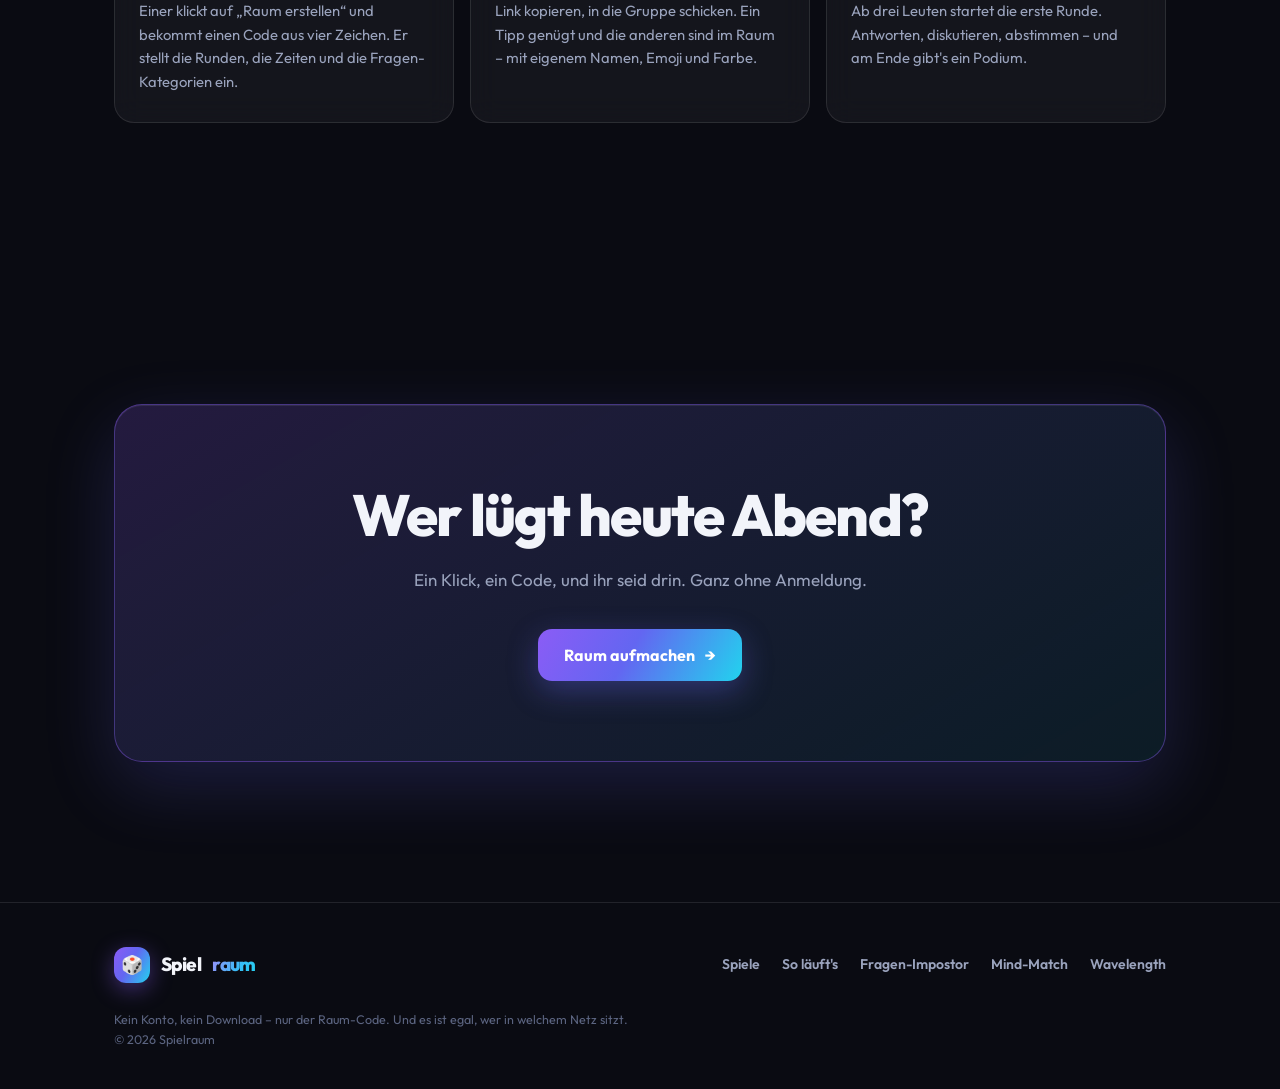
==== commit 7695878b: "Drittes Spiel: Wavelength Auf einer Skala zwischen zwei Gegensaetzen liegt ein verstecktes Ziel. Nur" ====
--- a/index.html
+++ b/index.html
@@ -410,13 +410,16 @@
         <a class="btn sec" href="./mind-match/" data-cursor="play" data-magnet>
           Mind-Match spielen <span class="pfeil" aria-hidden="true">→</span>
         </a>
+        <a class="btn sec" href="./wavelength/" data-cursor="play" data-magnet>
+          Wavelength spielen <span class="pfeil" aria-hidden="true">→</span>
+        </a>
       </div>
 
       <div class="zahlen auf" style="--d:340ms">
-        <div><b>2</b><small>Spiele live</small></div>
+        <div><b>3</b><small>Spiele live</small></div>
         <div><b>1275</b><small>Fragen</small></div>
         <div><b>17</b><small>Kategorien</small></div>
-        <div><b>2–12</b><small>Spieler</small></div>
+        <div><b>2–16</b><small>Spieler</small></div>
         <div><b>0 €</b><small>immer</small></div>
       </div>
 
@@ -427,12 +430,12 @@
   <!-- ============================================================ Laufband -->
   <div class="laufband" aria-hidden="true">
     <ul>
-      <li>Zwei Spiele</li><li>850 Fragenpaare</li><li>17 Kategorien</li><li>Direkt zwischen euren Geräten</li>
+      <li>Drei Spiele</li><li>850 Fragenpaare</li><li>232 Begriffspaare</li><li>Läuft in jedem Netz</li>
       <li>Kein Konto</li><li>Handy &amp; Desktop</li><li>Raum-Code mit vier Zeichen</li>
-      <li>Chat inklusive</li><li>Bis zu 12 Leute</li>
-      <li>Zwei Spiele</li><li>850 Fragenpaare</li><li>17 Kategorien</li><li>Direkt zwischen euren Geräten</li>
+      <li>Chat inklusive</li><li>Bis zu 16 Leute</li>
+      <li>Drei Spiele</li><li>850 Fragenpaare</li><li>232 Begriffspaare</li><li>Läuft in jedem Netz</li>
       <li>Kein Konto</li><li>Handy &amp; Desktop</li><li>Raum-Code mit vier Zeichen</li>
-      <li>Chat inklusive</li><li>Bis zu 12 Leute</li>
+      <li>Chat inklusive</li><li>Bis zu 16 Leute</li>
     </ul>
   </div>
 
@@ -491,16 +494,22 @@
           <span class="los">Jetzt spielen <span class="pfeil" aria-hidden="true">→</span></span>
         </a>
 
-        <div class="spiel bald auf" style="--d:180ms;--a:#34d399;--b:#22d3ee" aria-label="Spiel in Arbeit">
+        <a class="spiel auf" href="./wavelength/"
+           style="--d:180ms;--a:#34d399;--b:#22d3ee" data-cursor="play" data-licht data-magnet>
           <div class="oben">
-            <span class="spielzeichen" aria-hidden="true">🎯</span>
-            <span class="pill"><i></i>In Arbeit</span>
+            <span class="spielzeichen" aria-hidden="true">📡</span>
+            <span class="pill live"><i></i>Live</span>
           </div>
-          <h3>Spiel <em>Nummer drei</em></h3>
-          <p>Noch ein Platz frei. Vorschläge gehen direkt an den Entwickler.</p>
-          <ul class="wertliste"><li>Bald</li></ul>
-          <span class="los">Kommt noch</span>
-        </div>
+          <h3>Wave<em>length</em></h3>
+          <p>
+            Zwischen „kalt“ und „heiß“ liegt ein verstecktes Ziel. Nur das Medium
+            sieht es und gibt einen einzigen Hinweis – der Rest dreht den Zeiger.
+          </p>
+          <ul class="wertliste">
+            <li>2–16 Spieler</li><li>15–30 Min</li><li>Teams oder einzeln</li>
+          </ul>
+          <span class="los">Jetzt spielen <span class="pfeil" aria-hidden="true">→</span></span>
+        </a>
 
       </div>
     </div>
@@ -576,6 +585,7 @@
         <a href="#ablauf">So läuft's</a>
         <a href="https://ahsumasearch-afk.github.io/impostor/" data-cursor="link">Fragen-Impostor</a>
         <a href="./mind-match/" data-cursor="link">Mind-Match</a>
+        <a href="./wavelength/" data-cursor="link">Wavelength</a>
       </nav>
     </div>
     <p class="klein">
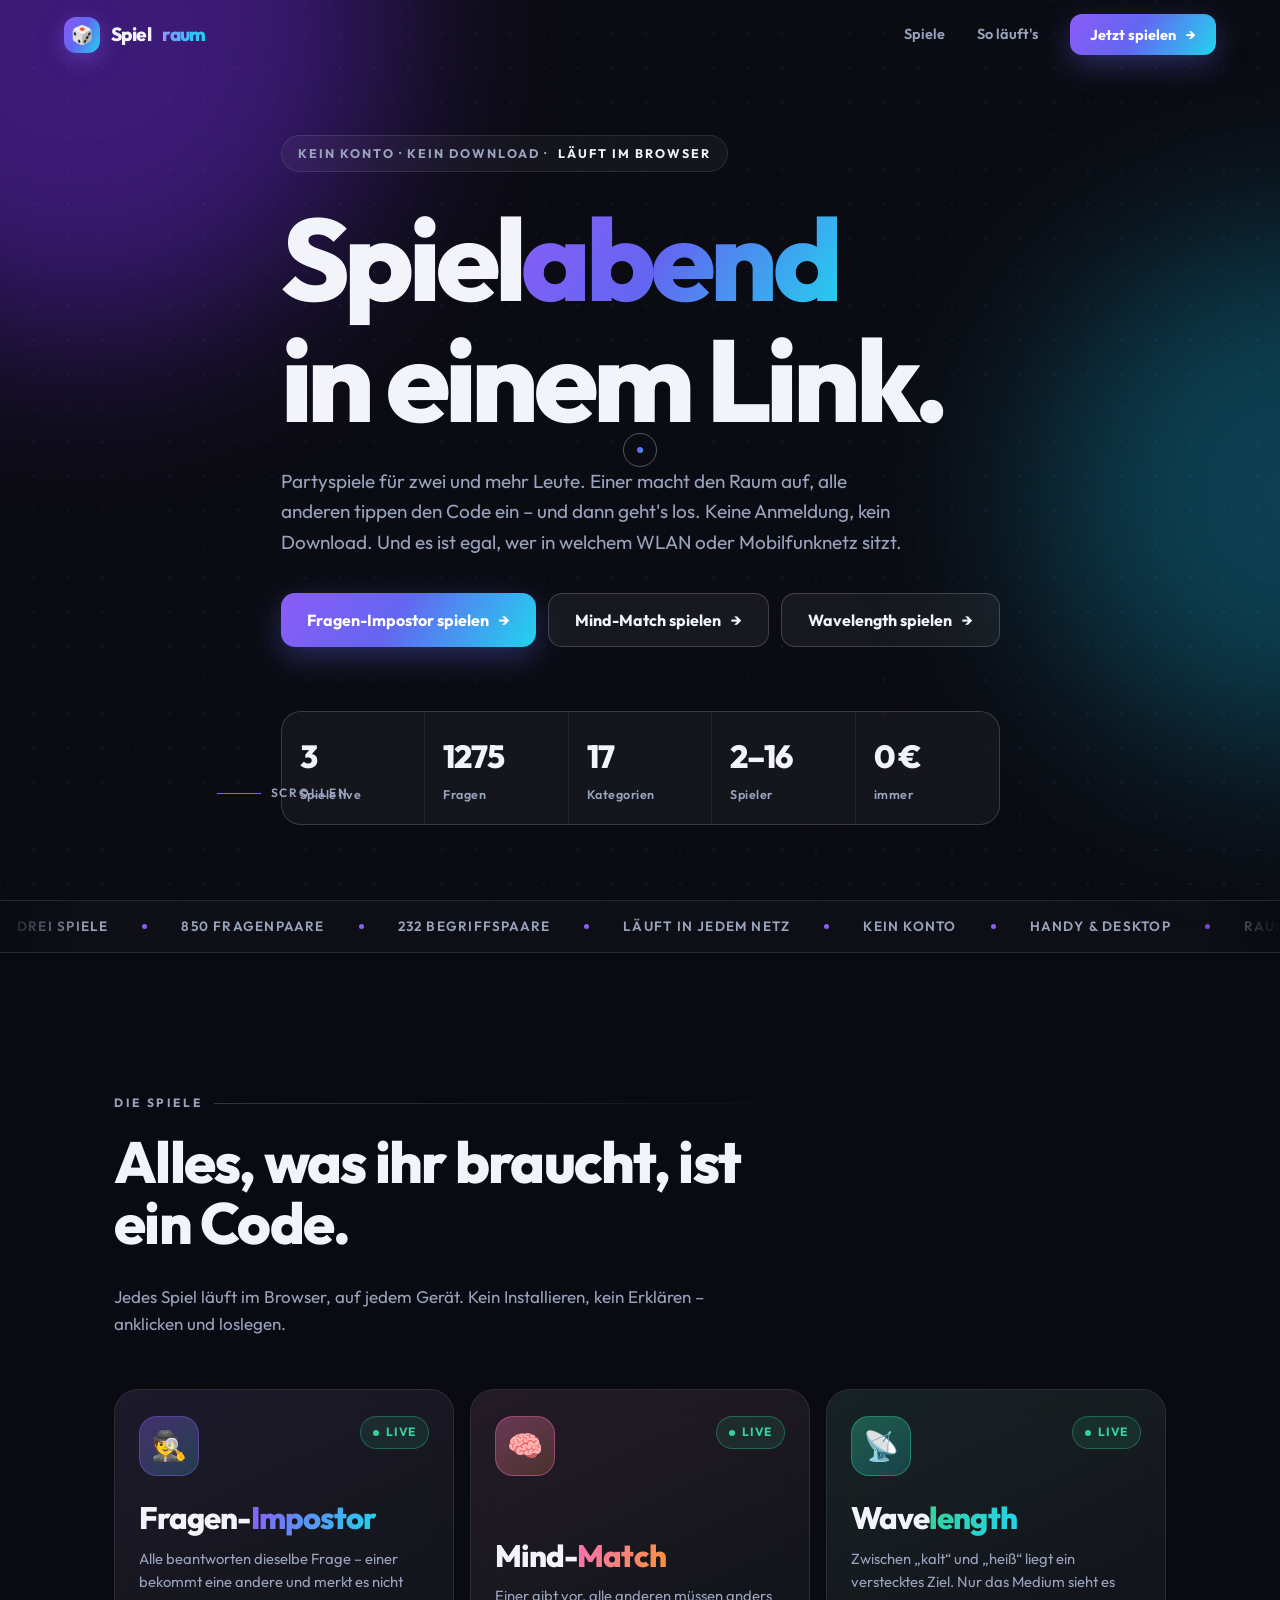
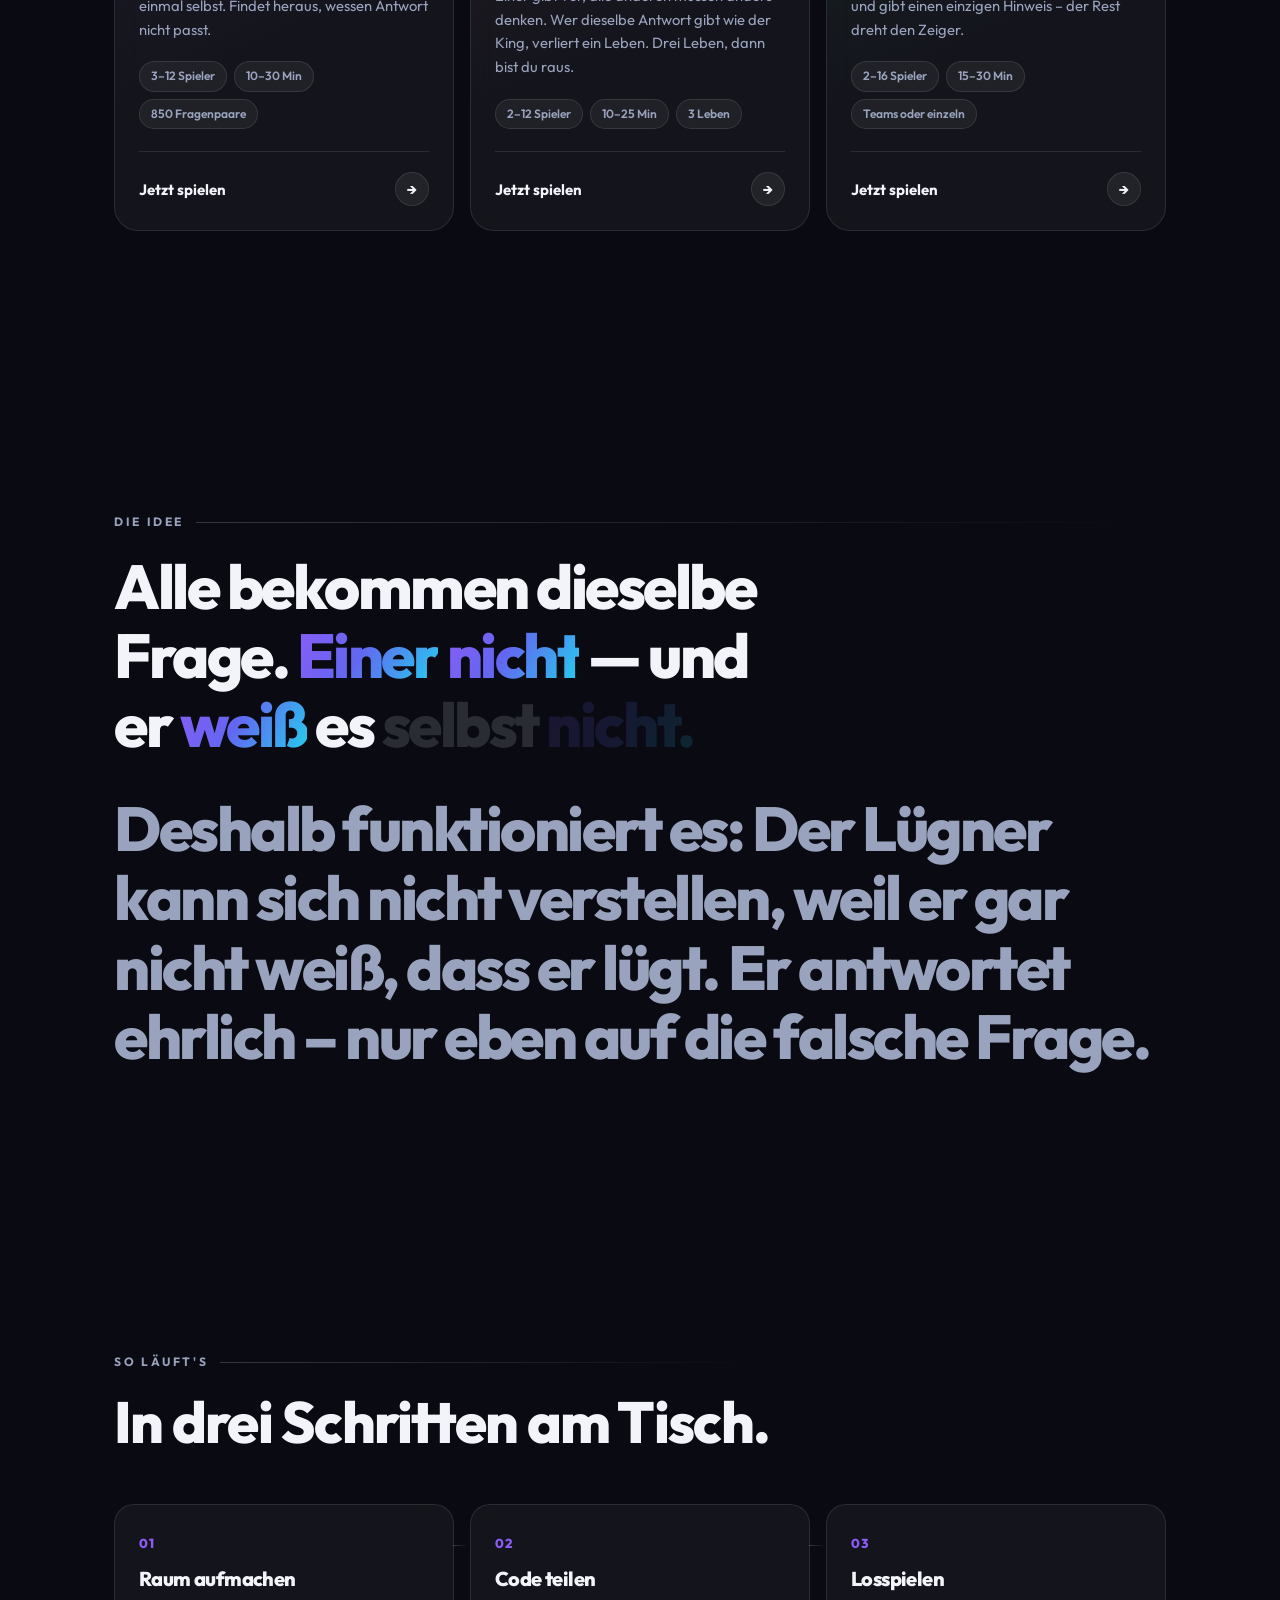
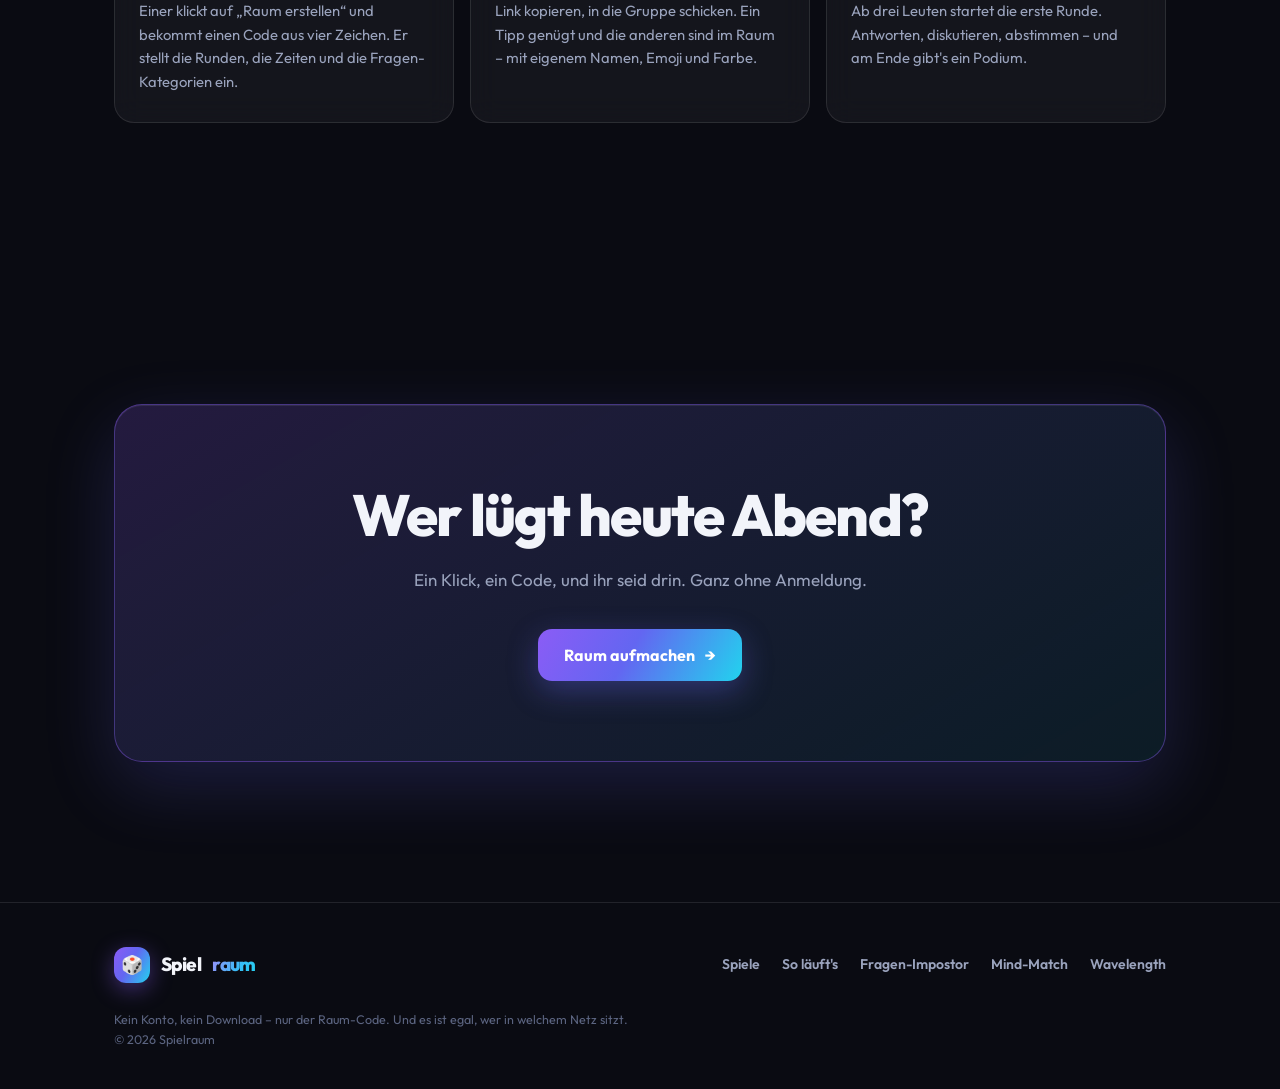
==== commit 3ddbe2dd: "Impostor zieht unter /spielraum/impostor/, Wavelength wertet einzeln Der Fragen-Impostor liegt jetzt" ====
--- a/index.html
+++ b/index.html
@@ -380,7 +380,7 @@
     <a href="#ablauf">So läuft's</a>
   </nav>
   <!-- HINWEIS: absolute Adresse, damit der Link auch beim lokalen Öffnen stimmt. -->
-  <a class="btn" href="https://ahsumasearch-afk.github.io/impostor/" data-cursor="link" data-magnet>
+  <a class="btn" href="./impostor/" data-cursor="link" data-magnet>
     Jetzt spielen <span class="pfeil" aria-hidden="true">→</span>
   </a>
 </header>
@@ -404,7 +404,7 @@
       </p>
 
       <div class="tasten auf" style="--d:260ms">
-        <a class="btn" href="https://ahsumasearch-afk.github.io/impostor/" data-cursor="play" data-magnet>
+        <a class="btn" href="./impostor/" data-cursor="play" data-magnet>
           Fragen-Impostor spielen <span class="pfeil" aria-hidden="true">→</span>
         </a>
         <a class="btn sec" href="./mind-match/" data-cursor="play" data-magnet>
@@ -460,7 +460,7 @@
              ändern – href, das Emoji, den Titel/Text und die beiden Farben
              --a und --b. Sonst nichts.
              ============================================================== -->
-        <a class="spiel auf" href="https://ahsumasearch-afk.github.io/impostor/"
+        <a class="spiel auf" href="./impostor/"
            style="--a:#8b5cf6;--b:#22d3ee" data-cursor="play" data-licht data-magnet>
           <div class="oben">
             <span class="spielzeichen" aria-hidden="true">🕵️</span>
@@ -566,7 +566,7 @@
         <h2>Wer lügt heute Abend?</h2>
         <p class="satz">Ein Klick, ein Code, und ihr seid drin. Ganz ohne Anmeldung.</p>
         <div class="tasten">
-          <a class="btn" href="https://ahsumasearch-afk.github.io/impostor/" data-cursor="play" data-magnet>
+          <a class="btn" href="./impostor/" data-cursor="play" data-magnet>
             Raum aufmachen <span class="pfeil" aria-hidden="true">→</span>
           </a>
         </div>
@@ -583,7 +583,7 @@
       <nav class="fusslinks" aria-label="Fußzeile">
         <a href="#spiele">Spiele</a>
         <a href="#ablauf">So läuft's</a>
-        <a href="https://ahsumasearch-afk.github.io/impostor/" data-cursor="link">Fragen-Impostor</a>
+        <a href="./impostor/" data-cursor="link">Fragen-Impostor</a>
         <a href="./mind-match/" data-cursor="link">Mind-Match</a>
         <a href="./wavelength/" data-cursor="link">Wavelength</a>
       </nav>
